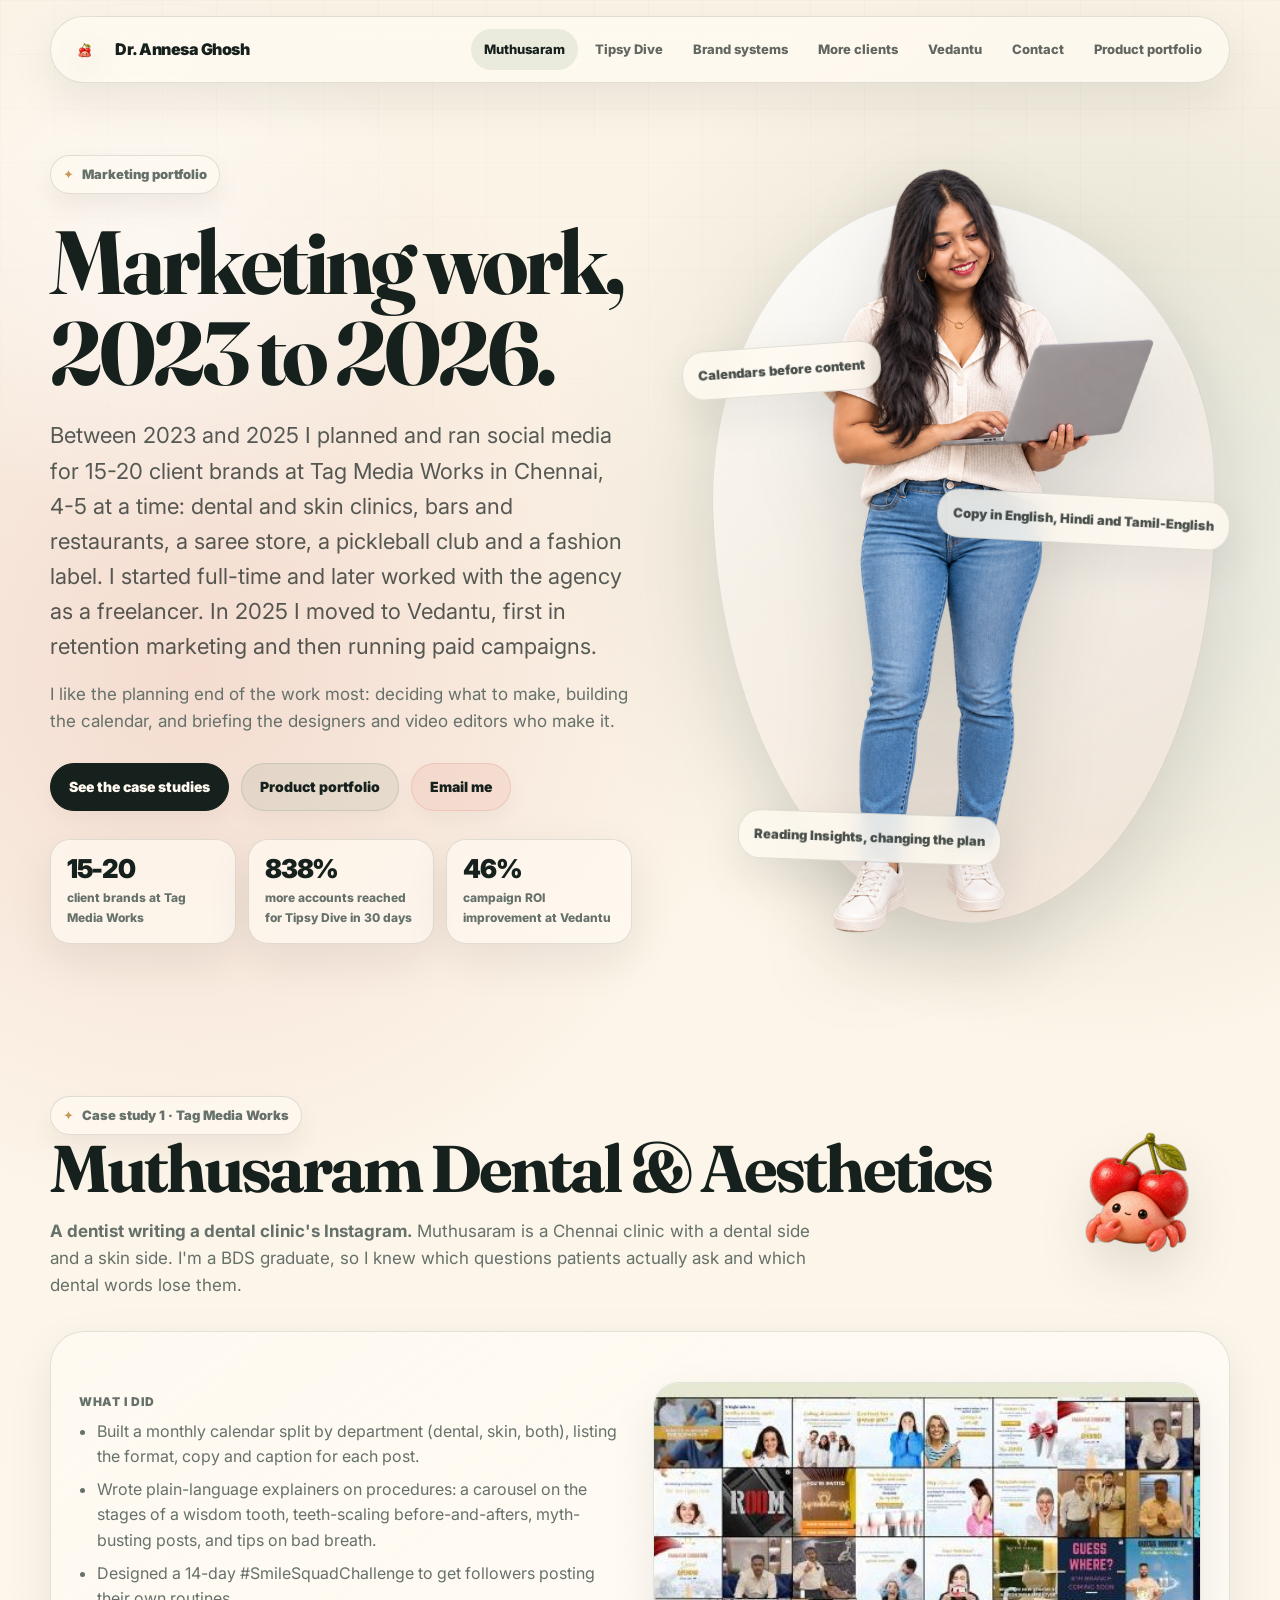
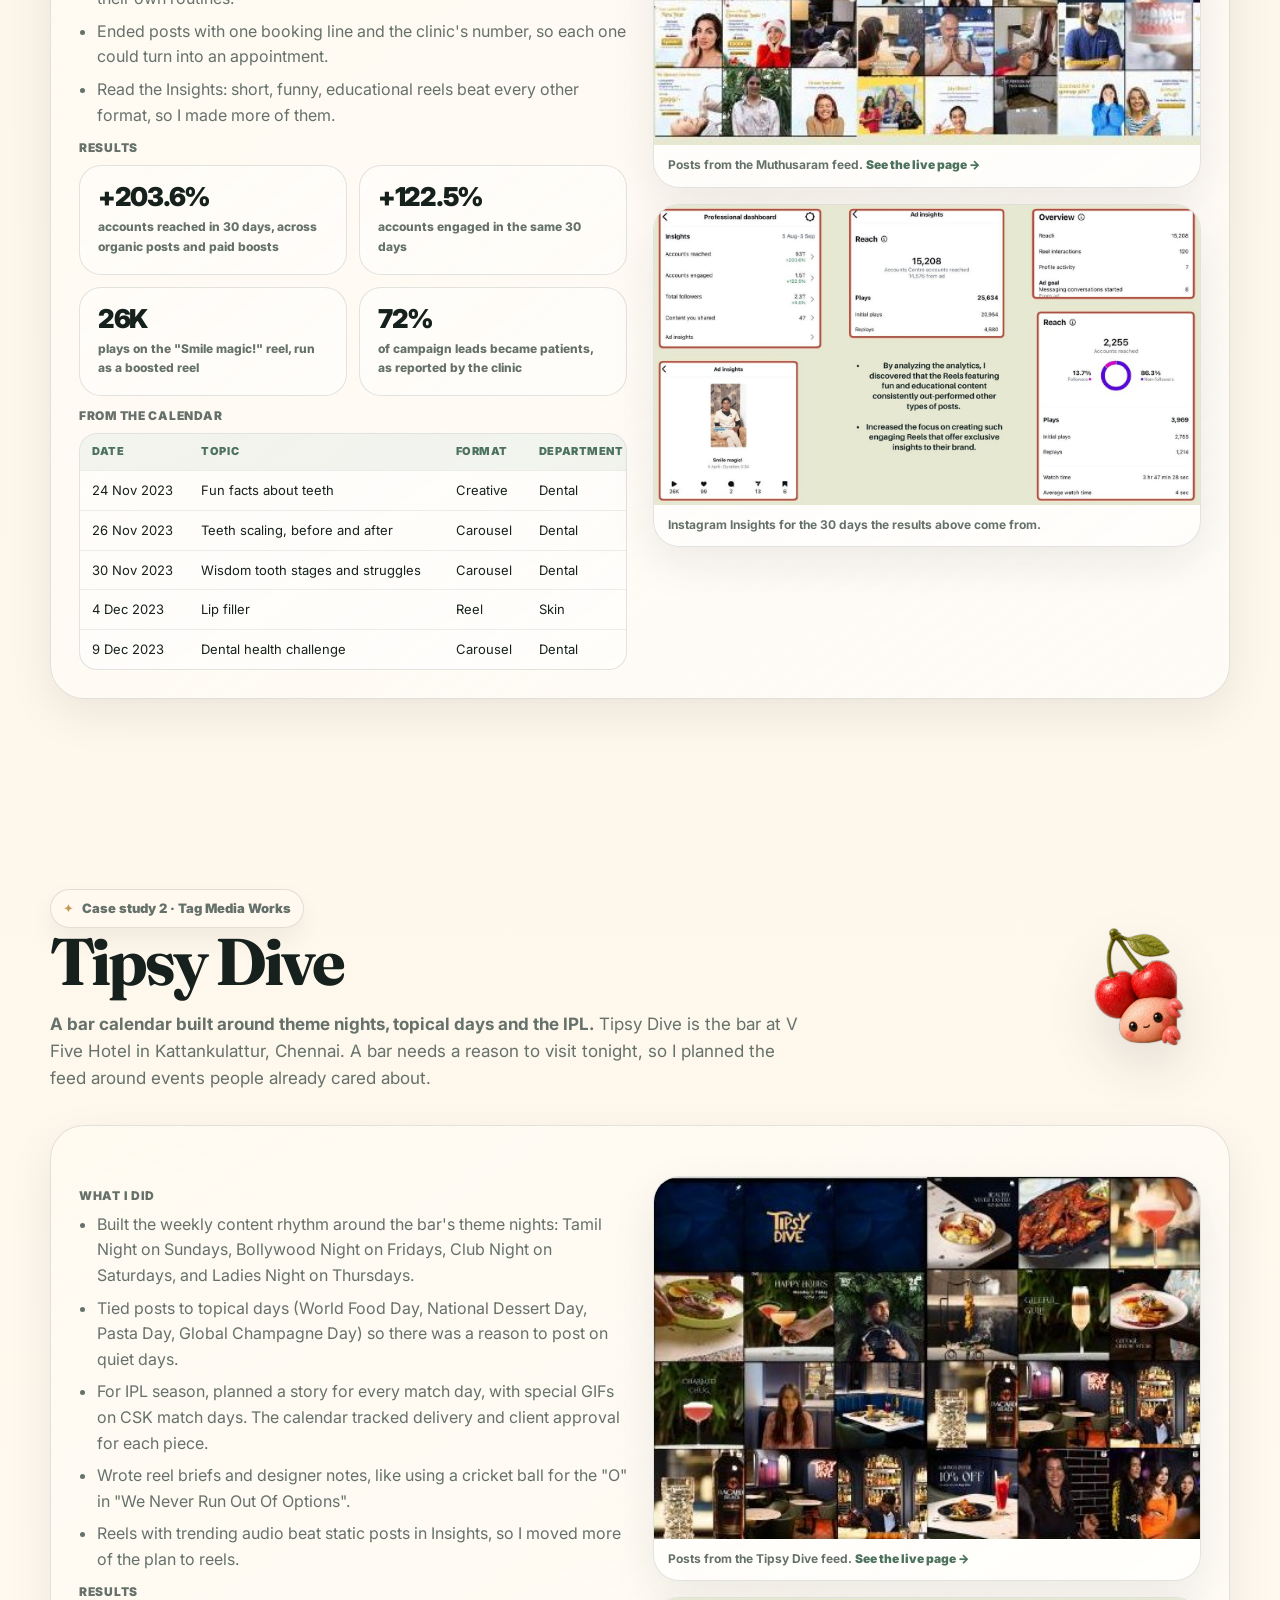
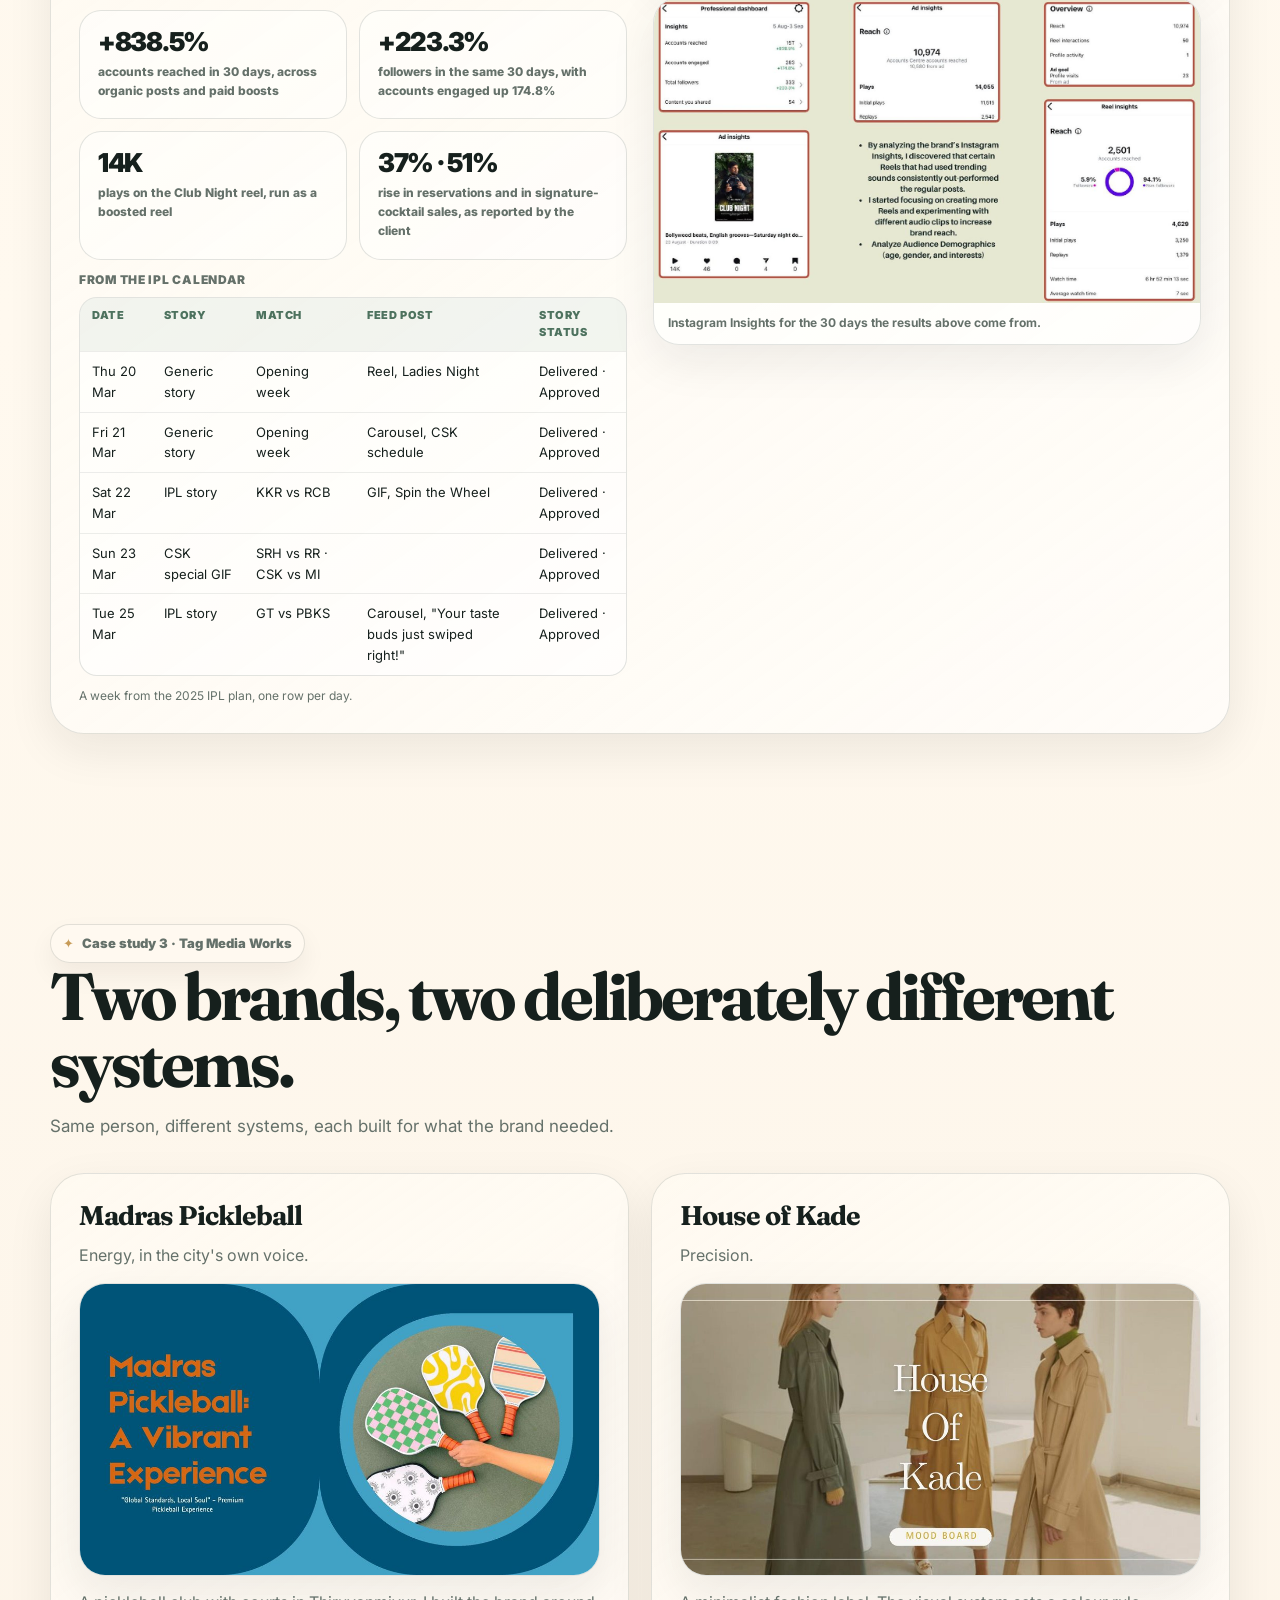
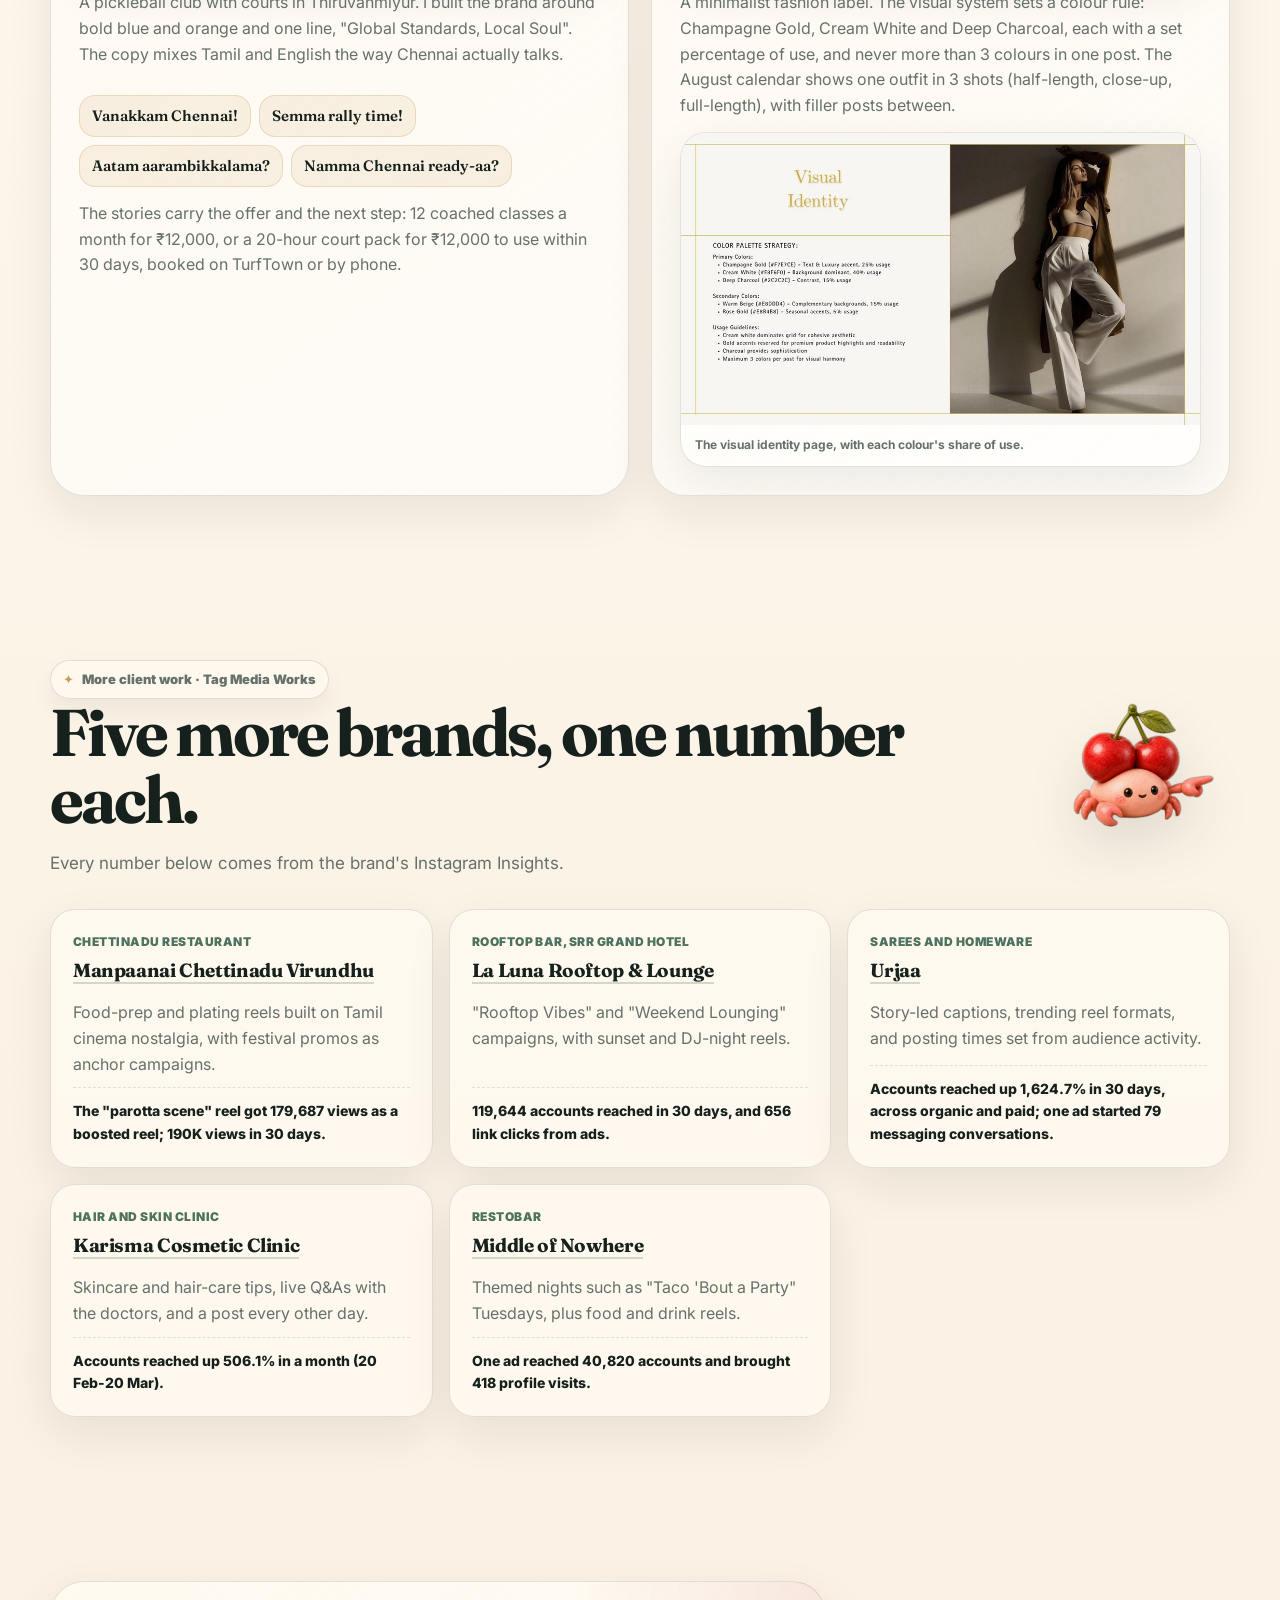
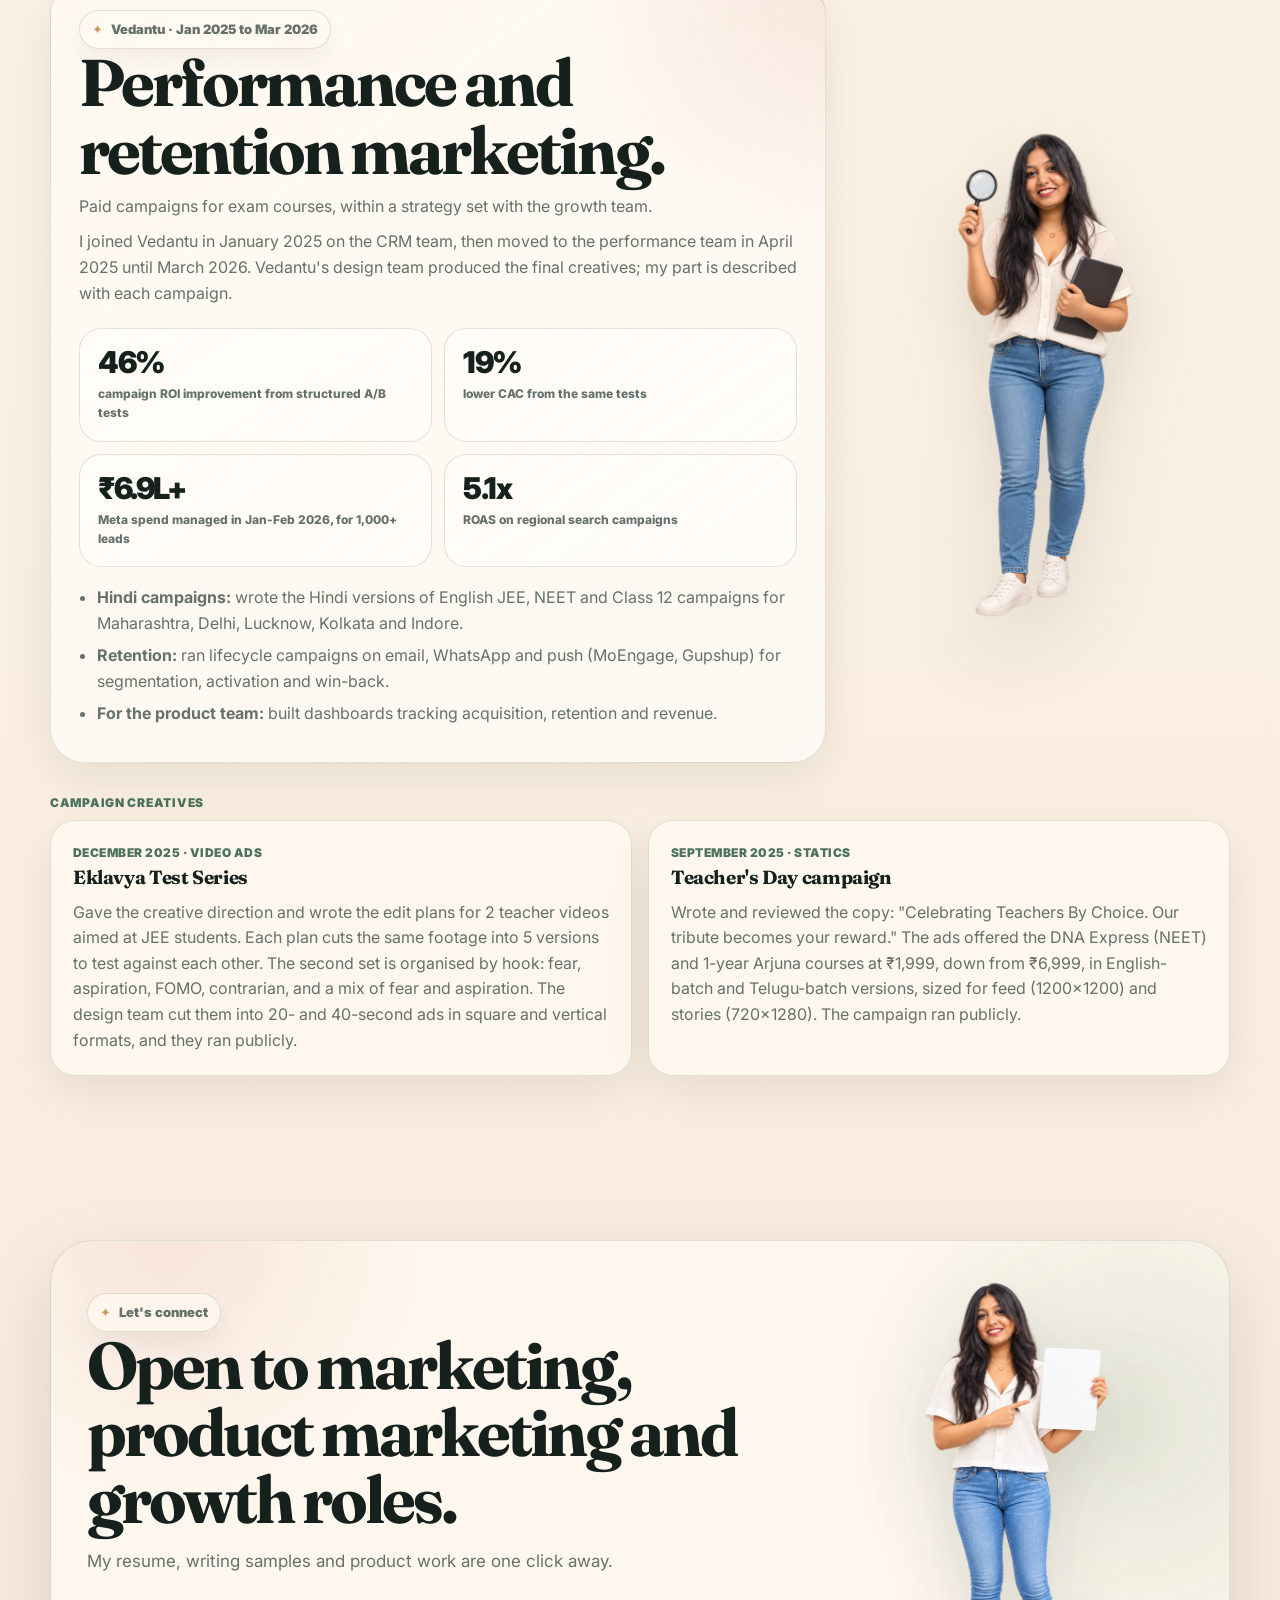
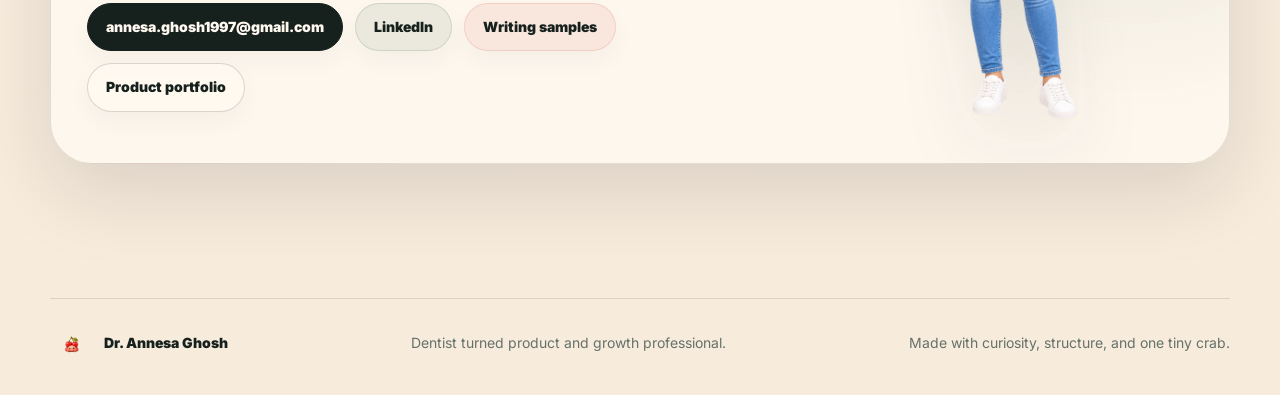
==== marketing.html @ 0722f093 "Add files via upload" ====
<!DOCTYPE html>
<html lang="en">
<head>
  <meta charset="UTF-8">
  <meta name="viewport" content="width=device-width, initial-scale=1.0">
  <title>Dr. Annesa Ghosh | Marketing Portfolio</title>
  <meta name="description" content="Marketing portfolio of Dr. Annesa Ghosh: social media for 15-20 client brands at Tag Media Works, and performance and retention marketing at Vedantu.">
  <meta property="og:title" content="Dr. Annesa Ghosh | Marketing Portfolio">
  <meta property="og:description" content="Content calendars, brand systems and paid campaigns for clinics, restobars, retail and fashion brands, plus performance marketing at Vedantu.">
  <meta property="og:type" content="website">
  <link rel="icon" type="image/png" href="assets/favicon-32.png">
  <link rel="apple-touch-icon" href="assets/favicon-180.png">

  <link rel="preconnect" href="https://fonts.googleapis.com/">
  <link rel="preconnect" href="https://fonts.gstatic.com/" crossorigin="">
  <link href="https://fonts.googleapis.com/css2?family=Fraunces:opsz,wght@9..144,400;9..144,600;9..144,700;9..144,900&family=Inter:wght@400;500;600;700;800;900&display=swap" rel="stylesheet">

  <link rel="stylesheet" href="styles.css">
</head>
<body>
  <nav class="nav">
    <a href="index.html" class="brand" aria-label="Go to the product portfolio">
      <img src="assets/footer-cherryclonk.png" alt="" aria-hidden="true">
      <span>Dr. Annesa Ghosh</span>
    </a>

    <div class="nav-links" aria-label="Marketing portfolio navigation">
      <a href="#muthusaram">Muthusaram</a>
      <a href="#tipsy-dive">Tipsy Dive</a>
      <a href="#brand-systems">Brand systems</a>
      <a href="#more-clients">More clients</a>
      <a href="#vedantu">Vedantu</a>
      <a href="#contact">Contact</a>
      <a href="index.html">Product portfolio</a>
    </div>

    <a class="btn primary mobile-contact" href="#contact">Contact</a>
  </nav>

  <main id="top">
    <section class="hero">
      <div class="container hero-grid">
        <div class="hero-copy">
          <div class="eyebrow"><span class="spark">✦</span> Marketing portfolio</div>
          <h1>Marketing work, 2023 to 2026.</h1>
          <p class="lead">
            Between 2023 and 2025 I planned and ran social media for 15-20 client brands at Tag Media Works in Chennai, 4-5 at a time: dental and skin clinics, bars and restaurants, a saree store, a pickleball club and a fashion label. I started full-time and later worked with the agency as a freelancer. In 2025 I moved to Vedantu, first in retention marketing and then running paid campaigns.
          </p>
          <p class="section-copy">
            I like the planning end of the work most: deciding what to make, building the calendar, and briefing the designers and video editors who make it.
          </p>

          <div class="hero-actions">
            <a class="btn primary" href="#muthusaram">See the case studies</a>
            <a class="btn soft" href="index.html">Product portfolio</a>
            <a class="btn rose" href="mailto:annesa.ghosh1997@gmail.com">Email me</a>
          </div>

          <div class="hero-stats" aria-label="Marketing snapshot">
            <div class="stat"><strong>15-20</strong><span>client brands at Tag Media Works</span></div>
            <div class="stat"><strong>838%</strong><span>more accounts reached for Tipsy Dive in 30 days</span></div>
            <div class="stat"><strong>46%</strong><span>campaign ROI improvement at Vedantu</span></div>
          </div>
        </div>

        <div class="hero-stage">
          <div class="hero-orb" aria-hidden="true"></div>
          <img class="hero-avatar" src="assets/laptop-avatar.png" alt="3D avatar of Dr. Annesa Ghosh working on a laptop">
          <div class="hero-bubble one">Calendars before content</div>
          <div class="hero-bubble two">Copy in English, Hindi and Tamil-English</div>
          <div class="hero-bubble three">Reading Insights, changing the plan</div>
        </div>
      </div>
    </section>

    <!-- Case study 1 -->
    <section class="section" id="muthusaram">
      <div class="container">
        <div class="section-head">
          <div>
            <div class="eyebrow"><span class="spark">✦</span> Case study 1 · Tag Media Works</div>
            <h2>Muthusaram Dental &amp; Aesthetics</h2>
            <p class="section-copy"><strong>A dentist writing a dental clinic's Instagram.</strong> Muthusaram is a Chennai clinic with a dental side and a skin side. I'm a BDS graduate, so I knew which questions patients actually ask and which dental words lose them.</p>
          </div>
          <img class="section-visual small" src="assets/thinking-cherryclonk.png" alt="CherryClonk thinking">
        </div>

        <article class="panel mk-case">
          <div class="mk-split">
            <div>
              <p class="mk-label">What I did</p>
              <ul class="mk-list">
                <li>Built a monthly calendar split by department (dental, skin, both), listing the format, copy and caption for each post.</li>
                <li>Wrote plain-language explainers on procedures: a carousel on the stages of a wisdom tooth, teeth-scaling before-and-afters, myth-busting posts, and tips on bad breath.</li>
                <li>Designed a 14-day #SmileSquadChallenge to get followers posting their own routines.</li>
                <li>Ended posts with one booking line and the clinic's number, so each one could turn into an appointment.</li>
                <li>Read the Insights: short, funny, educational reels beat every other format, so I made more of them.</li>
              </ul>

              <p class="mk-label">Results</p>
              <div class="metrics mk-metrics">
                <div class="metric"><strong>+203.6%</strong><span>accounts reached in 30 days, across organic posts and paid boosts</span></div>
                <div class="metric"><strong>+122.5%</strong><span>accounts engaged in the same 30 days</span></div>
                <div class="metric"><strong>26K</strong><span>plays on the "Smile magic!" reel, run as a boosted reel</span></div>
                <div class="metric"><strong>72%</strong><span>of campaign leads became patients, as reported by the clinic</span></div>
              </div>

              <p class="mk-label">From the calendar</p>
              <div class="cal-wrap">
                <table class="cal-table">
                  <thead><tr><th>Date</th><th>Topic</th><th>Format</th><th>Department</th></tr></thead>
                  <tbody>
                    <tr><td>24 Nov 2023</td><td>Fun facts about teeth</td><td>Creative</td><td>Dental</td></tr>
                    <tr><td>26 Nov 2023</td><td>Teeth scaling, before and after</td><td>Carousel</td><td>Dental</td></tr>
                    <tr><td>30 Nov 2023</td><td>Wisdom tooth stages and struggles</td><td>Carousel</td><td>Dental</td></tr>
                    <tr><td>4 Dec 2023</td><td>Lip filler</td><td>Reel</td><td>Skin</td></tr>
                    <tr><td>9 Dec 2023</td><td>Dental health challenge</td><td>Carousel</td><td>Dental</td></tr>
                  </tbody>
                </table>
              </div>
            </div>

            <div class="shot-stack">
              <figure class="shot">
                <img src="assets/marketing/muthusaram-feed.jpg" alt="Grid of Muthusaram Dental and Aesthetics Instagram posts" loading="lazy">
                <figcaption>Posts from the Muthusaram feed. <a class="text-link" href="https://www.instagram.com/muthusaram/" target="_blank" rel="noopener">See the live page →</a></figcaption>
              </figure>
              <figure class="shot">
                <img src="assets/marketing/muthusaram-insights.jpg" alt="Instagram Insights screenshots for Muthusaram: accounts reached up 203.6 percent, accounts engaged up 122.5 percent" loading="lazy">
                <figcaption>Instagram Insights for the 30 days the results above come from.</figcaption>
              </figure>
            </div>
          </div>
        </article>
      </div>
    </section>

    <!-- Case study 2 -->
    <section class="section" id="tipsy-dive">
      <div class="container">
        <div class="section-head">
          <div>
            <div class="eyebrow"><span class="spark">✦</span> Case study 2 · Tag Media Works</div>
            <h2>Tipsy Dive</h2>
            <p class="section-copy"><strong>A bar calendar built around theme nights, topical days and the IPL.</strong> Tipsy Dive is the bar at V Five Hotel in Kattankulattur, Chennai. A bar needs a reason to visit tonight, so I planned the feed around events people already cared about.</p>
          </div>
          <img class="section-visual small" src="assets/peeking-cherryclonk.png" alt="CherryClonk peeking">
        </div>

        <article class="panel mk-case">
          <div class="mk-split">
            <div>
              <p class="mk-label">What I did</p>
              <ul class="mk-list">
                <li>Built the weekly content rhythm around the bar's theme nights: Tamil Night on Sundays, Bollywood Night on Fridays, Club Night on Saturdays, and Ladies Night on Thursdays.</li>
                <li>Tied posts to topical days (World Food Day, National Dessert Day, Pasta Day, Global Champagne Day) so there was a reason to post on quiet days.</li>
                <li>For IPL season, planned a story for every match day, with special GIFs on CSK match days. The calendar tracked delivery and client approval for each piece.</li>
                <li>Wrote reel briefs and designer notes, like using a cricket ball for the "O" in "We Never Run Out Of Options".</li>
                <li>Reels with trending audio beat static posts in Insights, so I moved more of the plan to reels.</li>
              </ul>

              <p class="mk-label">Results</p>
              <div class="metrics mk-metrics">
                <div class="metric"><strong>+838.5%</strong><span>accounts reached in 30 days, across organic posts and paid boosts</span></div>
                <div class="metric"><strong>+223.3%</strong><span>followers in the same 30 days, with accounts engaged up 174.8%</span></div>
                <div class="metric"><strong>14K</strong><span>plays on the Club Night reel, run as a boosted reel</span></div>
                <div class="metric"><strong>37% · 51%</strong><span>rise in reservations and in signature-cocktail sales, as reported by the client</span></div>
              </div>

              <p class="mk-label">From the IPL calendar</p>
              <div class="cal-wrap">
                <table class="cal-table">
                  <thead><tr><th>Date</th><th>Story</th><th>Match</th><th>Feed post</th><th>Story status</th></tr></thead>
                  <tbody>
                    <tr><td>Thu 20 Mar</td><td>Generic story</td><td>Opening week</td><td>Reel, Ladies Night</td><td>Delivered · Approved</td></tr>
                    <tr><td>Fri 21 Mar</td><td>Generic story</td><td>Opening week</td><td>Carousel, CSK schedule</td><td>Delivered · Approved</td></tr>
                    <tr><td>Sat 22 Mar</td><td>IPL story</td><td>KKR vs RCB</td><td>GIF, Spin the Wheel</td><td>Delivered · Approved</td></tr>
                    <tr><td>Sun 23 Mar</td><td>CSK special GIF</td><td>SRH vs RR · CSK vs MI</td><td></td><td>Delivered · Approved</td></tr>
                    <tr><td>Tue 25 Mar</td><td>IPL story</td><td>GT vs PBKS</td><td>Carousel, "Your taste buds just swiped right!"</td><td>Delivered · Approved</td></tr>
                  </tbody>
                </table>
              </div>
              <p class="cal-note">A week from the 2025 IPL plan, one row per day.</p>
            </div>

            <div class="shot-stack">
              <figure class="shot">
                <img src="assets/marketing/tipsy-feed.jpg" alt="Grid of Tipsy Dive Instagram posts" loading="lazy">
                <figcaption>Posts from the Tipsy Dive feed. <a class="text-link" href="https://www.instagram.com/tipsydive" target="_blank" rel="noopener">See the live page →</a></figcaption>
              </figure>
              <figure class="shot">
                <img src="assets/marketing/tipsy-insights.jpg" alt="Instagram Insights screenshots for Tipsy Dive: accounts reached up 838.5 percent, followers up 223.3 percent" loading="lazy">
                <figcaption>Instagram Insights for the 30 days the results above come from.</figcaption>
              </figure>
            </div>
          </div>
        </article>
      </div>
    </section>

    <!-- Case study 3 -->
    <section class="section" id="brand-systems">
      <div class="container">
        <div class="section-head">
          <div>
            <div class="eyebrow"><span class="spark">✦</span> Case study 3 · Tag Media Works</div>
            <h2>Two brands, two deliberately different systems.</h2>
            <p class="section-copy">Same person, different systems, each built for what the brand needed.</p>
          </div>
        </div>

        <div class="brand-pair">
          <article class="panel">
            <h3>Madras Pickleball</h3>
            <p class="case-sub">Energy, in the city's own voice.</p>
            <figure class="shot">
              <img src="assets/marketing/madras-pickleball-cover.jpg" alt="Madras Pickleball mood board cover in blue and orange: Global Standards, Local Soul" loading="lazy">
            </figure>
            <p>A pickleball club with courts in Thiruvanmiyur. I built the brand around bold blue and orange and one line, "Global Standards, Local Soul". The copy mixes Tamil and English the way Chennai actually talks.</p>
            <div class="quote-row" aria-label="Lines from the Madras Pickleball calendar">
              <span>Vanakkam Chennai!</span>
              <span>Semma rally time!</span>
              <span>Aatam aarambikkalama?</span>
              <span>Namma Chennai ready-aa?</span>
            </div>
            <p>The stories carry the offer and the next step: 12 coached classes a month for ₹12,000, or a 20-hour court pack for ₹12,000 to use within 30 days, booked on TurfTown or by phone.</p>
          </article>

          <article class="panel">
            <h3>House of Kade</h3>
            <p class="case-sub">Precision.</p>
            <figure class="shot">
              <img src="assets/marketing/house-of-kade-cover.jpg" alt="House of Kade mood board cover" loading="lazy">
            </figure>
            <p>A minimalist fashion label. The visual system sets a colour rule: Champagne Gold, Cream White and Deep Charcoal, each with a set percentage of use, and never more than 3 colours in one post. The August calendar shows one outfit in 3 shots (half-length, close-up, full-length), with filler posts between.</p>
            <figure class="shot">
              <img src="assets/marketing/house-of-kade-identity.jpg" alt="House of Kade visual identity page listing the colour palette and usage rules" loading="lazy">
              <figcaption>The visual identity page, with each colour's share of use.</figcaption>
            </figure>
          </article>
        </div>
      </div>
    </section>

    <!-- More clients -->
    <section class="section" id="more-clients">
      <div class="container">
        <div class="section-head">
          <div>
            <div class="eyebrow"><span class="spark">✦</span> More client work · Tag Media Works</div>
            <h2>Five more brands, one number each.</h2>
            <p class="section-copy">Every number below comes from the brand's Instagram Insights.</p>
          </div>
          <img class="section-visual small" src="assets/pointing-cherryclonk.png" alt="CherryClonk pointing">
        </div>

        <div class="client-grid">
          <article class="cap-card">
            <span class="client-type">Chettinadu restaurant</span>
            <h4><a href="https://www.instagram.com/manpaanai_chettinadu.virundhu/" target="_blank" rel="noopener">Manpaanai Chettinadu Virundhu</a></h4>
            <p>Food-prep and plating reels built on Tamil cinema nostalgia, with festival promos as anchor campaigns.</p>
            <p class="client-num">The "parotta scene" reel got 179,687 views as a boosted reel; 190K views in 30 days.</p>
          </article>
          <article class="cap-card">
            <span class="client-type">Rooftop bar, SRR Grand Hotel</span>
            <h4><a href="https://www.instagram.com/laluna_rooftop_lounge/" target="_blank" rel="noopener">La Luna Rooftop &amp; Lounge</a></h4>
            <p>"Rooftop Vibes" and "Weekend Lounging" campaigns, with sunset and DJ-night reels.</p>
            <p class="client-num">119,644 accounts reached in 30 days, and 656 link clicks from ads.</p>
          </article>
          <article class="cap-card">
            <span class="client-type">Sarees and homeware</span>
            <h4><a href="https://www.instagram.com/urjaastore" target="_blank" rel="noopener">Urjaa</a></h4>
            <p>Story-led captions, trending reel formats, and posting times set from audience activity.</p>
            <p class="client-num">Accounts reached up 1,624.7% in 30 days, across organic and paid; one ad started 79 messaging conversations.</p>
          </article>
          <article class="cap-card">
            <span class="client-type">Hair and skin clinic</span>
            <h4><a href="https://www.instagram.com/karismacosmeticclinic" target="_blank" rel="noopener">Karisma Cosmetic Clinic</a></h4>
            <p>Skincare and hair-care tips, live Q&amp;As with the doctors, and a post every other day.</p>
            <p class="client-num">Accounts reached up 506.1% in a month (20 Feb-20 Mar).</p>
          </article>
          <article class="cap-card">
            <span class="client-type">Restobar</span>
            <h4><a href="https://www.instagram.com/nowhereinchennai/" target="_blank" rel="noopener">Middle of Nowhere</a></h4>
            <p>Themed nights such as "Taco 'Bout a Party" Tuesdays, plus food and drink reels.</p>
            <p class="client-num">One ad reached 40,820 accounts and brought 418 profile visits.</p>
          </article>
        </div>
      </div>
    </section>

    <!-- Vedantu -->
    <section class="section" id="vedantu">
      <div class="container">
        <div class="growth-grid">
          <div class="panel highlight">
            <div class="eyebrow"><span class="spark">✦</span> Vedantu · Jan 2025 to Mar 2026</div>
            <h2>Performance and retention marketing.</h2>
            <p class="case-sub">Paid campaigns for exam courses, within a strategy set with the growth team.</p>
            <p>I joined Vedantu in January 2025 on the CRM team, then moved to the performance team in April 2025 until March 2026. Vedantu's design team produced the final creatives; my part is described with each campaign.</p>

            <div class="metrics">
              <div class="metric"><strong>46%</strong><span>campaign ROI improvement from structured A/B tests</span></div>
              <div class="metric"><strong>19%</strong><span>lower CAC from the same tests</span></div>
              <div class="metric"><strong>₹6.9L+</strong><span>Meta spend managed in Jan-Feb 2026, for 1,000+ leads</span></div>
              <div class="metric"><strong>5.1x</strong><span>ROAS on regional search campaigns</span></div>
            </div>

            <ul class="mk-list" style="margin-top:18px">
              <li><strong>Hindi campaigns:</strong> wrote the Hindi versions of English JEE, NEET and Class 12 campaigns for Maharashtra, Delhi, Lucknow, Kolkata and Indore.</li>
              <li><strong>Retention:</strong> ran lifecycle campaigns on email, WhatsApp and push (MoEngage, Gupshup) for segmentation, activation and win-back.</li>
              <li><strong>For the product team:</strong> built dashboards tracking acquisition, retention and revenue.</li>
            </ul>
          </div>
          <img class="research-figure" src="assets/research-avatar.png" alt="Annesa avatar holding a magnifying glass and tablet">
        </div>

        <p class="mk-label" style="margin-top:30px">Campaign creatives</p>
        <div class="creative-grid">
          <article class="cap-card">
            <span class="client-type">December 2025 · Video ads</span>
            <h4>Eklavya Test Series</h4>
            <p>Gave the creative direction and wrote the edit plans for 2 teacher videos aimed at JEE students. Each plan cuts the same footage into 5 versions to test against each other. The second set is organised by hook: fear, aspiration, FOMO, contrarian, and a mix of fear and aspiration. The design team cut them into 20- and 40-second ads in square and vertical formats, and they ran publicly.</p>
          </article>
          <article class="cap-card">
            <span class="client-type">September 2025 · Statics</span>
            <h4>Teacher's Day campaign</h4>
            <p>Wrote and reviewed the copy: "Celebrating Teachers By Choice. Our tribute becomes your reward." The ads offered the DNA Express (NEET) and 1-year Arjuna courses at ₹1,999, down from ₹6,999, in English-batch and Telugu-batch versions, sized for feed (1200x1200) and stories (720x1280). The campaign ran publicly.</p>
          </article>
        </div>

        <div class="vedantu-shots">
          <figure class="shot">
            <img src="assets/marketing/vedantu-teachers-day-feed.png" alt="Vedantu Teacher's Day feed ad: Celebrating Teachers By Choice">
            <figcaption>Teacher's Day feed ad, English batch.</figcaption>
          </figure>
          <figure class="shot">
            <img src="assets/marketing/vedantu-teachers-day-story.png" alt="Vedantu Teacher's Day story ad, Telugu batch">
            <figcaption>Story ad, Telugu batch.</figcaption>
          </figure>
        </div>
      </div>
    </section>

    <!-- Contact -->
    <section class="section" id="contact">
      <div class="container">
        <div class="resume-band">
          <div>
            <div class="eyebrow"><span class="spark">✦</span> Let's connect</div>
            <h2>Open to marketing, product marketing and growth roles.</h2>
            <p>My resume, writing samples and product work are one click away.</p>
            <div class="hero-actions">
              <a class="btn primary" href="mailto:annesa.ghosh1997@gmail.com">annesa.ghosh1997@gmail.com</a>
              <a class="btn soft" href="https://linkedin.com/in/dr-annesa-ghosh-05b934147" target="_blank" rel="noopener">LinkedIn</a>
              <a class="btn rose" href="https://acrobat.adobe.com/id/urn:aaid:sc:AP:e04ee00a-6ac4-4de6-a29b-1f21b45ff647" target="_blank" rel="noopener">Writing samples</a>
              <a class="btn" href="index.html">Product portfolio</a>
            </div>
          </div>
          <img class="resume-img" src="assets/resume-contact-avatar.png" alt="Annesa avatar holding a blank resume sheet">
        </div>
      </div>
    </section>
  </main>

  <footer class="footer">
    <div class="container footer-inner">
      <div class="footer-brand">
        <img src="assets/footer-cherryclonk.png" alt="" aria-hidden="true">
        <span>Dr. Annesa Ghosh</span>
      </div>
      <div>Dentist turned product and growth professional.</div>
      <div>Made with curiosity, structure, and one tiny crab.</div>
    </div>
  </footer>

  <script src="script.js"></script>
  <script>
    // Hide the Teacher's Day images until the files are added to assets/marketing/
    document.querySelectorAll('.vedantu-shots img').forEach(img => {
      const drop = () => {
        img.closest('figure')?.remove();
        const box = document.querySelector('.vedantu-shots');
        if (box && !box.querySelector('figure')) box.remove();
      };
      if (img.complete && img.naturalWidth === 0) drop();
      else img.addEventListener('error', drop);
    });
  </script>
</body>
</html>
---- styles.css ----
:root {
  --cream: #fbf3e6;
  --cream-2: #fff9ef;
  --cream-3: #f3e7d7;
  --ink: #16201d;
  --muted: #65716a;
  --soft: rgba(255, 250, 241, 0.72);
  --card: rgba(255, 250, 241, 0.86);
  --line: rgba(22, 32, 29, 0.12);
  --line-2: rgba(22, 32, 29, 0.08);
  --sage: #7f9b7f;
  --sage-deep: #4d725e;
  --rose: #d98d82;
  --rose-soft: #f4c8be;
  --gold: #c79b57;
  --blue: #6f8faa;
  --berry: #b94f55;
  --shadow: 0 28px 80px rgba(27, 25, 21, 0.13);
  --shadow-soft: 0 16px 46px rgba(27, 25, 21, 0.08);
  --radius-xl: 34px;
  --radius-lg: 26px;
  --radius-md: 18px;
  --max: 1180px;
}

* { box-sizing: border-box; }
html { scroll-behavior: smooth; }
body {
  margin: 0;
  color: var(--ink);
  font-family: "Inter", system-ui, -apple-system, BlinkMacSystemFont, "Segoe UI", sans-serif;
  background:
    radial-gradient(circle at 15% 8%, rgba(217, 141, 130, 0.24), transparent 34rem),
    radial-gradient(circle at 85% 6%, rgba(127, 155, 127, 0.26), transparent 34rem),
    linear-gradient(180deg, var(--cream) 0%, var(--cream-2) 42%, #f7ebdc 100%);
  line-height: 1.6;
  overflow-x: hidden;
}

body::before {
  content: "";
  position: fixed;
  inset: 0;
  z-index: -3;
  pointer-events: none;
  background-image:
    linear-gradient(rgba(22, 32, 29, 0.035) 1px, transparent 1px),
    linear-gradient(90deg, rgba(22, 32, 29, 0.035) 1px, transparent 1px);
  background-size: 54px 54px;
  mask-image: linear-gradient(to bottom, rgba(0,0,0,.5), transparent 68%);
}

body::after {
  content: "";
  position: fixed;
  inset: 0;
  z-index: -2;
  pointer-events: none;
  background:
    radial-gradient(circle at 12% 28%, rgba(255,255,255,0.55), transparent 18rem),
    radial-gradient(circle at 90% 60%, rgba(255,255,255,0.46), transparent 20rem);
}

img { display: block; max-width: 100%; }
a { color: inherit; text-decoration: none; }
button { font: inherit; }
.container { width: min(var(--max), calc(100% - 36px)); margin: 0 auto; }
.wide { width: min(1320px, calc(100% - 28px)); margin: 0 auto; }

.nav {
  position: sticky;
  top: 16px;
  z-index: 100;
  width: min(var(--max), calc(100% - 28px));
  margin: 16px auto 0;
  display: flex;
  justify-content: space-between;
  align-items: center;
  padding: 12px 14px;
  border: 1px solid var(--line);
  border-radius: 999px;
  background: rgba(255, 250, 241, 0.78);
  backdrop-filter: blur(18px);
  box-shadow: var(--shadow-soft);
}

.brand {
  display: flex;
  align-items: center;
  gap: 10px;
  font-weight: 900;
  letter-spacing: -0.03em;
}

.brand img {
  width: 40px;
  height: 40px;
  object-fit: contain;
  filter: drop-shadow(0 8px 14px rgba(27, 25, 21, 0.15));
}

.nav-links {
  display: flex;
  align-items: center;
  gap: 4px;
}

.nav-links a {
  padding: 10px 13px;
  border-radius: 999px;
  font-size: 13px;
  font-weight: 800;
  color: rgba(22, 32, 29, 0.68);
  transition: .18s ease;
}

.nav-links a:hover,
.nav-links a.active {
  color: var(--ink);
  background: rgba(127, 155, 127, 0.16);
}

.btn {
  display: inline-flex;
  align-items: center;
  justify-content: center;
  gap: 8px;
  min-height: 44px;
  padding: 12px 18px;
  border-radius: 999px;
  border: 1px solid rgba(22, 32, 29, 0.16);
  color: var(--ink);
  background: rgba(255,250,241,0.72);
  font-size: 14px;
  font-weight: 900;
  white-space: nowrap;
  transition: .22s ease;
  box-shadow: 0 10px 24px rgba(27, 25, 21, 0.04);
}

.btn:hover {
  transform: translateY(-2px);
  box-shadow: var(--shadow-soft);
}

.btn.primary {
  background: var(--ink);
  color: var(--cream-2);
  border-color: var(--ink);
}

.btn.soft {
  background: rgba(127, 155, 127, 0.15);
  border-color: rgba(127, 155, 127, 0.28);
}

.btn.rose {
  background: rgba(217, 141, 130, 0.15);
  border-color: rgba(217, 141, 130, 0.28);
}

.btn.tiny {
  min-height: 36px;
  padding: 9px 12px;
  font-size: 12px;
}

.eyebrow {
  display: inline-flex;
  align-items: center;
  gap: 8px;
  padding: 8px 12px;
  border-radius: 999px;
  border: 1px solid var(--line);
  background: rgba(255, 250, 241, 0.72);
  box-shadow: 0 12px 26px rgba(27, 25, 21, 0.06);
  color: var(--muted);
  font-size: 13px;
  font-weight: 900;
}

.spark { color: var(--gold); }

h1, h2, h3, h4 {
  margin: 0;
  color: var(--ink);
  font-family: "Fraunces", Georgia, serif;
  line-height: 1.02;
  letter-spacing: -0.045em;
}

h1 { font-size: clamp(48px, 7vw, 96px); margin: 22px 0 20px; }
h2 { font-size: clamp(36px, 5.2vw, 66px); }
h3 { font-size: 27px; letter-spacing: -0.036em; }
h4 { font-size: 19px; letter-spacing: -0.02em; }

p { margin: 0; }
.lead {
  max-width: 760px;
  font-size: clamp(18px, 2vw, 22px);
  color: rgba(22, 32, 29, 0.72);
}

.hero {
  padding: 72px 0 70px;
  position: relative;
}

.hero-grid {
  display: grid;
  grid-template-columns: minmax(0, 1.02fr) minmax(380px, .98fr);
  align-items: center;
  gap: 38px;
}

.hero-copy { position: relative; z-index: 2; }
.hero-actions { display: flex; gap: 12px; flex-wrap: wrap; margin-top: 28px; }

.hero-stats {
  display: grid;
  grid-template-columns: repeat(3, minmax(0,1fr));
  gap: 12px;
  margin-top: 28px;
  max-width: 760px;
}

.stat {
  padding: 16px;
  border: 1px solid var(--line);
  border-radius: 20px;
  background: rgba(255,250,241,0.7);
  box-shadow: var(--shadow-soft);
}

.stat strong {
  display: block;
  font-size: 26px;
  line-height: 1;
  font-weight: 900;
  letter-spacing: -0.05em;
}

.stat span {
  display: block;
  margin-top: 6px;
  color: var(--muted);
  font-size: 12px;
  font-weight: 800;
}

.hero-stage {
  position: relative;
  min-height: 650px;
  display: grid;
  place-items: center;
}

.hero-orb {
  position: absolute;
  inset: 5% 2% 2% 8%;
  background:
    radial-gradient(circle at 50% 12%, rgba(255,255,255,0.88), transparent 17rem),
    linear-gradient(145deg, rgba(255,255,255,0.62), rgba(244,200,190,0.22));
  border: 1px solid rgba(22, 32, 29, 0.10);
  border-radius: 46% 54% 52% 48% / 43% 39% 61% 57%;
  box-shadow: var(--shadow);
  transform: rotate(-3deg);
}

.hero-avatar {
  position: relative;
  z-index: 2;
  width: min(520px, 94%);
  filter: drop-shadow(0 28px 40px rgba(27,25,21,0.15));
}

.hero-bubble {
  position: absolute;
  z-index: 3;
  padding: 13px 15px;
  border-radius: 22px;
  border: 1px solid var(--line);
  background: rgba(255,250,241,0.82);
  backdrop-filter: blur(12px);
  box-shadow: var(--shadow-soft);
  font-size: 13px;
  font-weight: 900;
  color: rgba(22, 32, 29, 0.78);
}

.hero-bubble.one { left: 2%; top: 24%; transform: rotate(-4deg); }
.hero-bubble.two { right: 0; top: 43%; transform: rotate(3deg); }
.hero-bubble.three { left: 12%; bottom: 10%; transform: rotate(2deg); }

.section {
  padding: 82px 0;
  position: relative;
}

.section-head {
  display: grid;
  grid-template-columns: minmax(0, 1fr) auto;
  gap: 28px;
  align-items: end;
  margin-bottom: 32px;
}

.section-copy {
  max-width: 760px;
  color: var(--muted);
  font-size: 17px;
  margin-top: 16px;
}

.section-visual {
  width: min(260px, 24vw);
  pointer-events: none;
  align-self: center;
  justify-self: end;
  filter: drop-shadow(0 22px 26px rgba(27,25,21,0.12));
}

.section-visual.small { width: min(180px, 20vw); }
.section-visual.tall { width: min(330px, 28vw); }

.work-grid {
  display: grid;
  grid-template-columns: minmax(0, 1.05fr) minmax(0, .95fr);
  gap: 22px;
  align-items: stretch;
}

.panel {
  border: 1px solid var(--line);
  border-radius: var(--radius-xl);
  background:
    linear-gradient(145deg, rgba(255,250,241,0.9), rgba(255,255,255,0.58));
  box-shadow: var(--shadow-soft);
  padding: 28px;
  overflow: hidden;
  position: relative;
}

.panel.highlight {
  background:
    radial-gradient(circle at top right, rgba(217,141,130,0.18), transparent 16rem),
    linear-gradient(145deg, rgba(255,250,241,0.94), rgba(255,255,255,0.58));
}

.panel.featured-work {
  margin-bottom: 22px;
}

.panel p { color: var(--muted); margin-top: 10px; }

.confidentiality-note {
  margin-top: 22px;
  font-size: 13px;
  font-style: italic;
  color: rgba(22,32,29,0.5);
}

.timeline {
  display: grid;
  gap: 14px;
  margin-top: 22px;
}

.timeline-item {
  display: grid;
  grid-template-columns: 38px minmax(0, 1fr);
  gap: 12px;
  align-items: start;
}

.dot {
  width: 38px;
  height: 38px;
  border-radius: 14px;
  display: grid;
  place-items: center;
  background: rgba(199,155,87,0.14);
  color: var(--gold);
  border: 1px solid rgba(199,155,87,0.25);
  font-weight: 900;
}

.timeline-item strong { display: block; font-size: 15px; margin-bottom: 2px; }
.timeline-item span { display: block; color: var(--muted); font-size: 14px; }

.chip-row {
  display: flex;
  flex-wrap: wrap;
  gap: 9px;
  margin-top: 20px;
}

.chip {
  display: inline-flex;
  align-items: center;
  gap: 6px;
  border-radius: 999px;
  padding: 7px 10px;
  background: rgba(255,255,255,0.52);
  border: 1px solid var(--line);
  color: rgba(22,32,29,0.68);
  font-size: 11px;
  font-weight: 900;
  letter-spacing: .01em;
}

.progress-log {
  margin-top: 26px;
  padding-top: 20px;
  border-top: 1px dashed var(--line);
}

.progress-log h4 {
  margin-bottom: 4px;
}

.log-hint {
  color: var(--muted);
  font-size: 13px;
  margin-bottom: 6px;
}

.log-entry {
  display: flex;
  gap: 16px;
  align-items: baseline;
  padding: 10px 0;
  border-bottom: 1px solid var(--line-2);
}

.log-entry:last-child {
  border-bottom: none;
}

.log-date {
  flex: 0 0 100px;
  font-weight: 900;
  font-size: 12px;
  letter-spacing: 0.02em;
  color: var(--sage-deep);
  text-transform: uppercase;
}

.log-text {
  flex: 1;
  font-size: 15px;
  color: rgba(22,32,29,0.78);
  line-height: 1.5;
}

.case-intro {
  display: grid;
  grid-template-columns: minmax(0, 1fr) minmax(240px, 330px);
  gap: 24px;
  align-items: center;
  margin-bottom: 24px;
}

.case-intro-card {
  border: 1px solid var(--line);
  border-radius: var(--radius-xl);
  padding: 28px;
  background:
    radial-gradient(circle at 100% 0%, rgba(127,155,127,0.18), transparent 14rem),
    rgba(255,250,241,0.78);
  box-shadow: var(--shadow-soft);
}

.case-intro-card p { color: var(--muted); margin-top: 12px; }
.case-folder { width: min(290px, 100%); margin: 0 auto; filter: drop-shadow(0 24px 34px rgba(27,25,21,0.12)); }

.cards {
  display: grid;
  grid-template-columns: repeat(3, minmax(0,1fr));
  gap: 18px;
}

.case-card {
  position: relative;
  min-height: 306px;
  padding: 24px;
  border: 1px solid var(--line);
  border-radius: var(--radius-xl);
  background:
    linear-gradient(145deg, rgba(255,250,241,0.92), rgba(255,255,255,0.58));
  box-shadow: var(--shadow-soft);
  display: flex;
  flex-direction: column;
  justify-content: space-between;
  overflow: hidden;
  transition: .24s ease;
}

.case-card:hover {
  transform: translateY(-6px);
  box-shadow: var(--shadow);
  border-color: rgba(77,114,94,0.24);
}

.case-card.feature {
  min-height: 360px;
  grid-column: span 2;
  background:
    radial-gradient(circle at 94% 5%, rgba(199,155,87,0.19), transparent 15rem),
    linear-gradient(145deg, rgba(255,250,241,0.96), rgba(255,255,255,0.62));
}

.case-card .tiny-context {
  display: flex;
  gap: 8px;
  flex-wrap: wrap;
  margin-bottom: 18px;
  max-width: calc(100% - 54px);
}

.case-card:has(.tiny-crab.think) .tiny-context {
  padding-left: 78px;
}

.case-card:has(.tiny-crab.point) .tiny-context {
  max-width: calc(100% - 100px);
}

.context {
  display: inline-flex;
  align-items: center;
  padding: 6px 9px;
  border-radius: 999px;
  background: rgba(127,155,127,0.13);
  border: 1px solid rgba(127,155,127,0.22);
  color: rgba(22,32,29,0.66);
  font-size: 11px;
  font-weight: 900;
  letter-spacing: .02em;
  text-transform: uppercase;
}

.case-card p {
  color: var(--muted);
  margin-top: 12px;
}

.case-card footer {
  padding: 0;
  margin-top: 22px;
  display: flex;
  gap: 10px;
  flex-wrap: wrap;
  align-items: center;
  justify-content: space-between;
}

.case-card a.text-link {
  font-weight: 900;
  font-size: 13px;
  color: var(--sage-deep);
}

.case-ordinal {
  position: absolute;
  top: 22px;
  right: 22px;
  color: rgba(22,32,29,0.16);
  font-weight: 900;
  font-size: 30px;
  letter-spacing: -0.06em;
}

.tiny-crab {
  position: absolute;
  width: 96px;
  height: auto;
  pointer-events: none;
  filter: drop-shadow(0 12px 16px rgba(27,25,21,0.12));
  opacity: .98;
}

.tiny-crab.peek {
  right: -18px;
  top: -12px;
  width: 112px;
  transform: rotate(4deg);
}

.tiny-crab.point {
  right: -14px;
  top: -12px;
  width: 118px;
  transform: rotate(6deg);
}

.tiny-crab.think {
  left: -10px;
  top: -12px;
  width: 104px;
  transform: rotate(-6deg);
}

.capstone-wrap {
  display: grid;
  grid-template-columns: minmax(0, .86fr) minmax(0, 1.14fr);
  gap: 26px;
  align-items: start;
}

.thinking-avatar {
  position: sticky;
  top: 130px;
  width: min(420px, 100%);
  filter: drop-shadow(0 28px 36px rgba(27,25,21,0.13));
}

.capstone-grid {
  display: grid;
  grid-template-columns: repeat(2, minmax(0,1fr));
  gap: 16px;
}

.cap-card {
  border: 1px solid var(--line);
  border-radius: 25px;
  background: rgba(255,250,241,0.78);
  box-shadow: var(--shadow-soft);
  padding: 22px;
  min-height: 245px;
  display: flex;
  flex-direction: column;
  justify-content: space-between;
}

.cap-card p { color: var(--muted); margin-top: 10px; }

/* Tools & Skills section (new) — reuses cap-card look in a 3-col grid */
.skills-grid {
  display: grid;
  grid-template-columns: repeat(3, minmax(0,1fr));
  gap: 16px;
}

.skills-grid .cap-card { min-height: 200px; }

.growth-grid {
  display: grid;
  grid-template-columns: minmax(0, 1fr) minmax(280px, 380px);
  gap: 24px;
  align-items: center;
}

.metrics {
  display: grid;
  grid-template-columns: repeat(2, minmax(0,1fr));
  gap: 12px;
  margin-top: 22px;
}

.metric {
  border: 1px solid var(--line);
  border-radius: 22px;
  padding: 18px;
  background: rgba(255,255,255,0.45);
}

.metric strong {
  display: block;
  font-size: 30px;
  line-height: 1;
  letter-spacing: -0.05em;
  font-weight: 900;
  color: var(--ink);
}

.metric span {
  display: block;
  margin-top: 7px;
  color: var(--muted);
  font-size: 12px;
  font-weight: 800;
}

.research-figure {
  width: min(330px, 100%);
  justify-self: center;
  filter: drop-shadow(0 28px 36px rgba(27,25,21,0.13));
}

.resume-band {
  display: grid;
  grid-template-columns: minmax(0,1fr) minmax(260px,380px);
  gap: 30px;
  align-items: center;
  border: 1px solid var(--line);
  border-radius: 42px;
  padding: 36px;
  background:
    radial-gradient(circle at 10% 0%, rgba(217,141,130,0.18), transparent 16rem),
    radial-gradient(circle at 92% 35%, rgba(127,155,127,0.20), transparent 18rem),
    rgba(255,250,241,0.84);
  box-shadow: var(--shadow);
  overflow: hidden;
  position: relative;
}

.resume-band p {
  max-width: 680px;
  margin-top: 14px;
  color: var(--muted);
  font-size: 17px;
}

.resume-img {
  width: min(300px, 100%);
  justify-self: center;
  filter: drop-shadow(0 26px 34px rgba(27,25,21,0.13));
}

.video-frame {
  position: relative;
  width: 100%;
  aspect-ratio: 16 / 9;
  border: 1px solid var(--line);
  border-radius: var(--radius-xl);
  background:
    radial-gradient(circle at 15% 10%, rgba(217,141,130,0.14), transparent 16rem),
    radial-gradient(circle at 90% 90%, rgba(127,155,127,0.16), transparent 18rem),
    #16201d;
  box-shadow: var(--shadow);
  overflow: hidden;
}

.video-frame video {
  width: 100%;
  height: 100%;
  display: block;
  object-fit: cover;
  background: #16201d;
}

@media (max-width: 620px) {
  .video-frame { border-radius: var(--radius-lg); }
}

.footer {
  padding: 52px 0 30px;
}

.footer-inner {
  border-top: 1px solid var(--line);
  padding-top: 22px;
  display: flex;
  justify-content: space-between;
  gap: 22px;
  align-items: center;
  color: var(--muted);
  font-size: 14px;
}

.footer-brand {
  display: flex;
  align-items: center;
  gap: 10px;
  font-weight: 900;
  color: var(--ink);
}

.footer-brand img {
  width: 44px;
  height: 44px;
  object-fit: contain;
}

.mobile-contact { display: none; }

@media (max-width: 980px) {
  .nav { align-items: flex-start; border-radius: 28px; }
  .nav-links { display: none; }
  .mobile-contact { display: inline-flex; }
  .hero-grid,
  .work-grid,
  .case-intro,
  .capstone-wrap,
  .growth-grid,
  .resume-band {
    grid-template-columns: 1fr;
  }

  .hero-stage { min-height: auto; margin-top: 22px; }
  .hero-orb { inset: 8% 2% 2%; }
  .hero-avatar { width: min(470px, 96%); }

  .section-head { grid-template-columns: 1fr; }
  .section-visual { justify-self: start; width: min(220px, 60vw); }

  .cards,
  .capstone-grid,
  .skills-grid {
    grid-template-columns: 1fr;
  }

  .case-card.feature { grid-column: span 1; }
  .thinking-avatar { position: static; width: min(360px, 100%); margin: 0 auto; }
  .footer-inner { flex-direction: column; align-items: flex-start; }
}

@media (max-width: 620px) {
  .container { width: min(100% - 24px, var(--max)); }
  .hero { padding-top: 52px; }
  h1 { font-size: 43px; }
  h2 { font-size: 36px; }
  .lead { font-size: 17px; }
  .hero-stats,
  .metrics { grid-template-columns: 1fr; }
  .hero-actions .btn { width: 100%; }
  .hero-bubble { display: none; }
  .panel,
  .case-card,
  .resume-band { padding: 22px; }
  .tiny-crab { opacity: .86; }
  .nav { top: 10px; margin-top: 10px; }
  .log-entry { flex-direction: column; gap: 4px; }
  .log-date { flex: none; }
}

/* ---------- Marketing page (marketing.html) ---------- */
.mk-case { margin-bottom: 26px; }
.mk-case .case-sub { margin-top: 8px; font-weight: 800; color: rgba(22,32,29,0.78); }
.mk-split {
  display: grid;
  grid-template-columns: minmax(0, 1fr) minmax(0, 1fr);
  gap: 26px;
  margin-top: 22px;
  align-items: start;
}
.mk-label {
  margin: 22px 0 6px;
  font-size: 12px;
  font-weight: 900;
  letter-spacing: .06em;
  text-transform: uppercase;
  color: var(--sage-deep);
}
.mk-list { margin: 0; padding-left: 18px; color: var(--muted); }
.mk-list li { margin: 7px 0; }
.mk-metrics { grid-template-columns: repeat(2, minmax(0,1fr)); margin-top: 8px; }
.mk-metrics .metric strong { font-size: 26px; }
.shot {
  margin: 0;
  border: 1px solid var(--line);
  border-radius: var(--radius-lg);
  overflow: hidden;
  background: rgba(255,255,255,0.6);
  box-shadow: var(--shadow-soft);
}
.shot img { width: 100%; height: auto; }
.shot figcaption {
  padding: 10px 14px 12px;
  font-size: 12px;
  font-weight: 700;
  color: var(--muted);
}
.shot-stack { display: grid; gap: 16px; }
.cal-wrap { overflow-x: auto; margin-top: 8px; border: 1px solid var(--line); border-radius: var(--radius-md); background: rgba(255,255,255,0.55); }
.cal-table { width: 100%; border-collapse: collapse; font-size: 13px; min-width: 560px; }
.cal-table th, .cal-table td { text-align: left; padding: 9px 12px; border-bottom: 1px solid var(--line-2); vertical-align: top; }
.cal-table th { font-size: 11px; text-transform: uppercase; letter-spacing: .05em; color: var(--sage-deep); font-weight: 900; background: rgba(127,155,127,0.10); }
.cal-table tr:last-child td { border-bottom: none; }
.cal-note { margin-top: 8px; font-size: 12px; color: var(--muted); }
.quote-row { display: flex; flex-wrap: wrap; gap: 8px; margin-top: 14px; }
.quote-row span {
  padding: 8px 12px;
  border-radius: 16px;
  background: rgba(199,155,87,0.12);
  border: 1px solid rgba(199,155,87,0.28);
  font-family: "Fraunces", Georgia, serif;
  font-size: 15px;
  font-weight: 600;
}
.brand-pair { display: grid; grid-template-columns: repeat(2, minmax(0,1fr)); gap: 22px; }
.brand-pair .panel { display: flex; flex-direction: column; gap: 14px; }
.brand-pair .panel p { margin-top: 0; }
.client-grid { display: grid; grid-template-columns: repeat(3, minmax(0,1fr)); gap: 16px; }
.client-grid .cap-card { min-height: 0; justify-content: flex-start; gap: 10px; }
.client-grid .cap-card h4 a { border-bottom: 2px solid rgba(127,155,127,0.35); }
.client-type { font-size: 12px; font-weight: 900; color: var(--sage-deep); text-transform: uppercase; letter-spacing: .04em; }
.client-grid .client-num { margin-top: auto; padding-top: 12px; border-top: 1px dashed var(--line); font-weight: 800; color: var(--ink); font-size: 14px; }
.creative-grid { display: grid; grid-template-columns: repeat(2, minmax(0,1fr)); gap: 16px; margin-top: 8px; }
.creative-grid .cap-card { min-height: 0; justify-content: flex-start; }
.vedantu-shots { display: grid; grid-template-columns: 1.25fr 0.75fr; gap: 16px; margin-top: 18px; align-items: start; }

@media (max-width: 980px) {
  .mk-split, .brand-pair, .client-grid, .creative-grid, .vedantu-shots { grid-template-columns: 1fr; }
}
@media (max-width: 620px) {
  .mk-metrics { grid-template-columns: 1fr; }
}
.shot figcaption a.text-link,
.mk-case a.text-link { font-weight: 900; color: var(--sage-deep); white-space: nowrap; }
.creative-grid .cap-card h4 { margin: 6px 0 2px; }
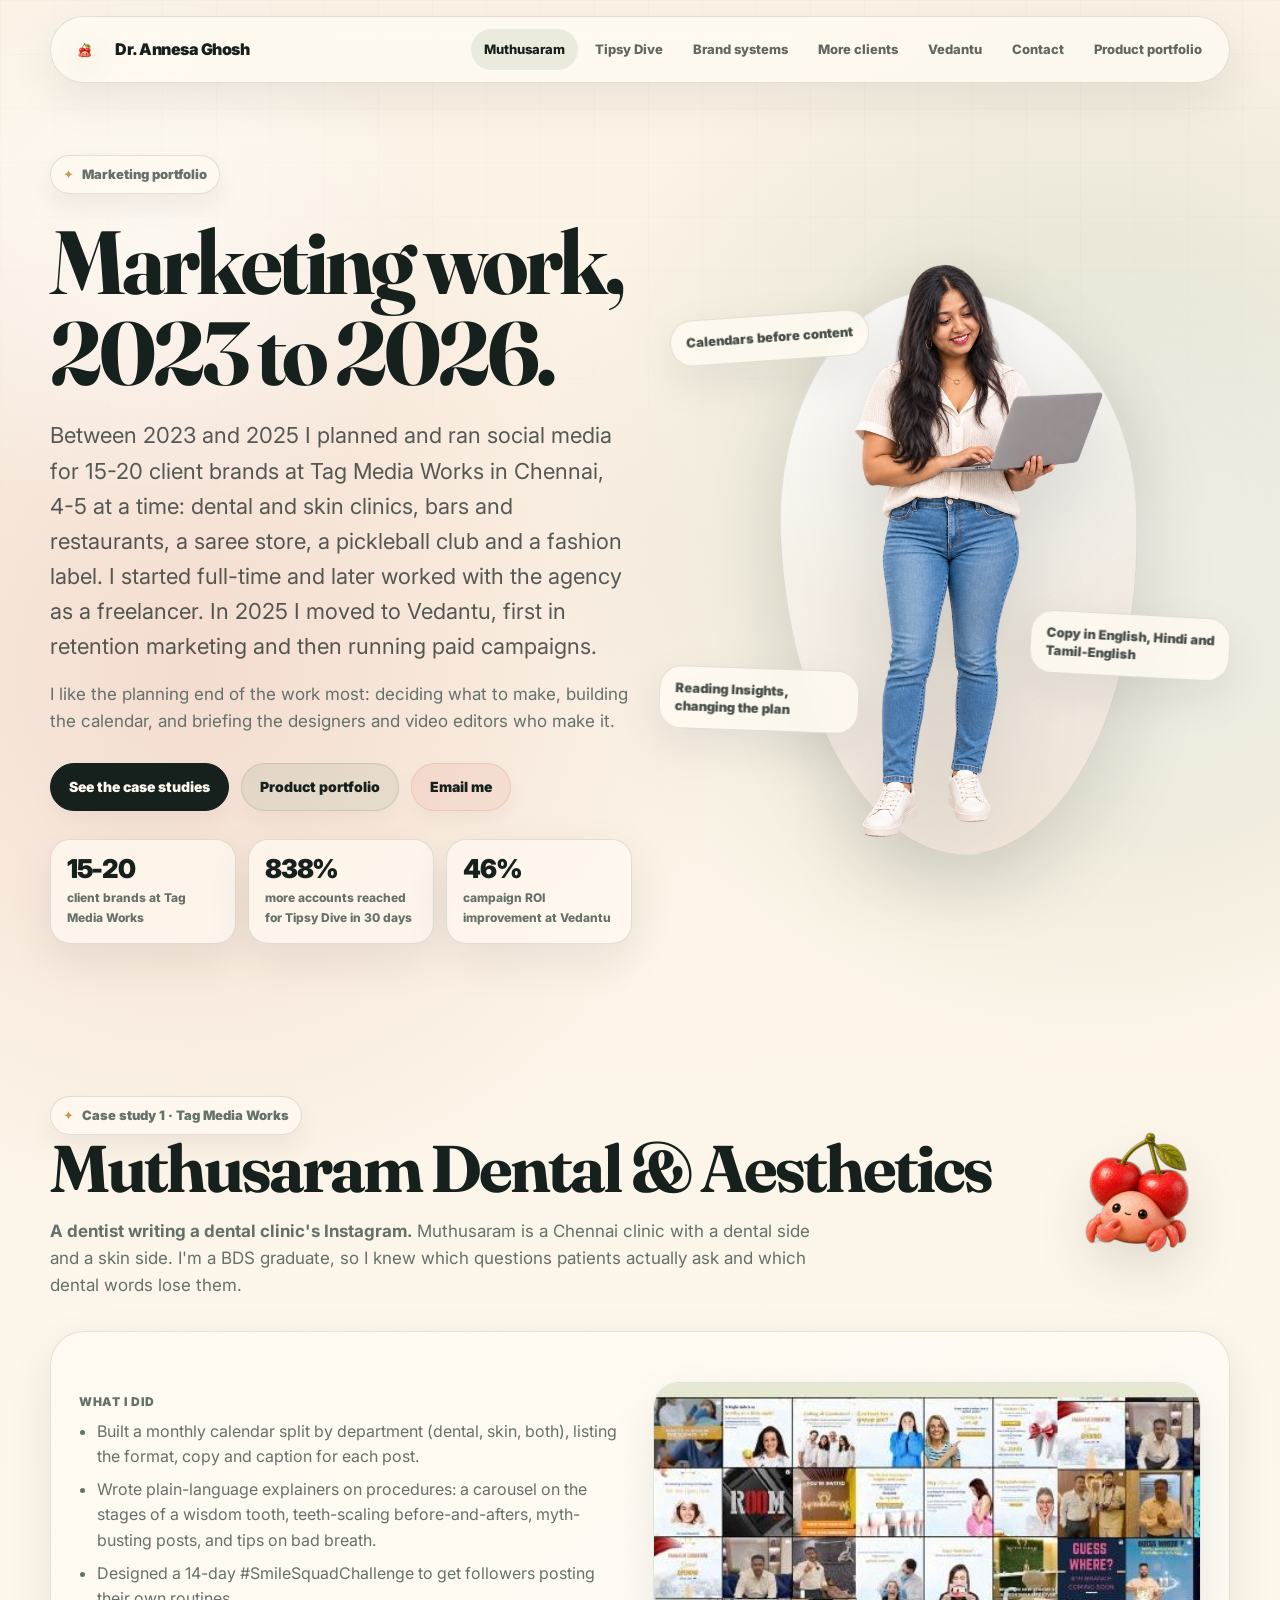
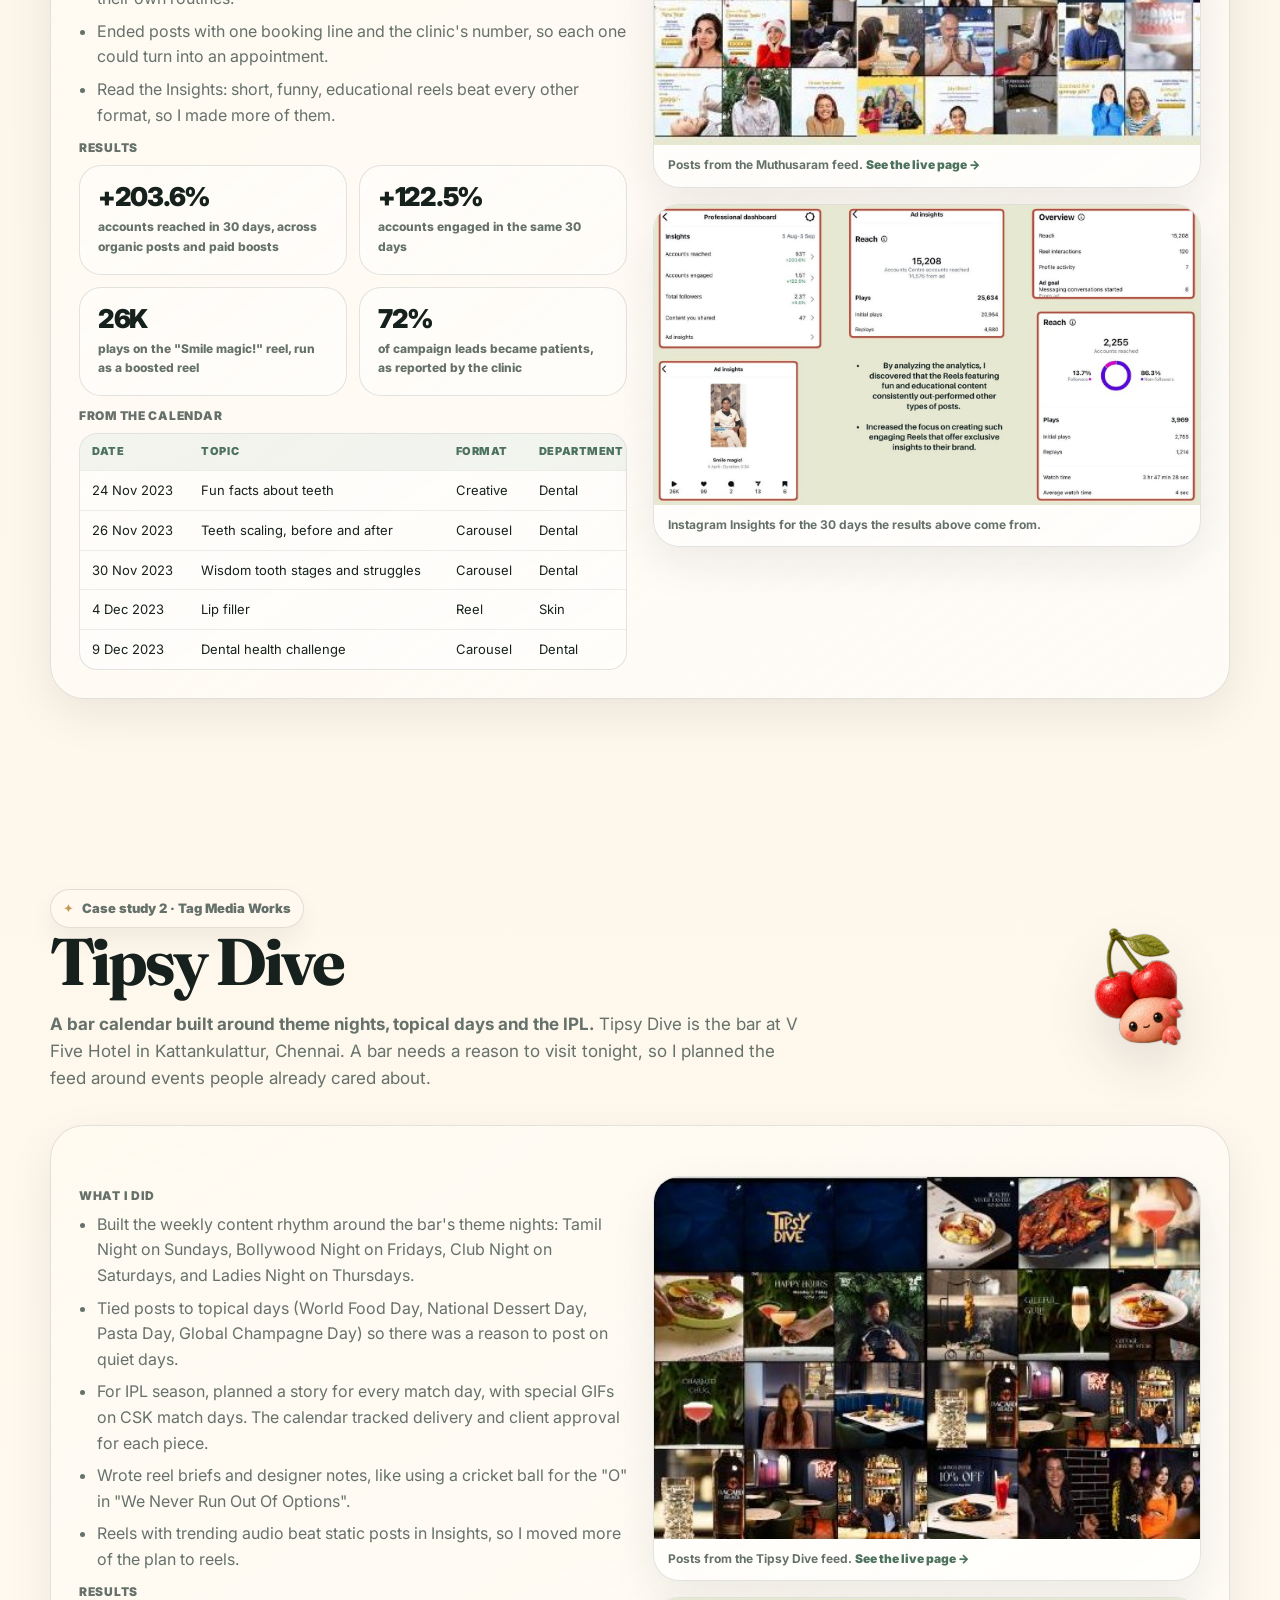
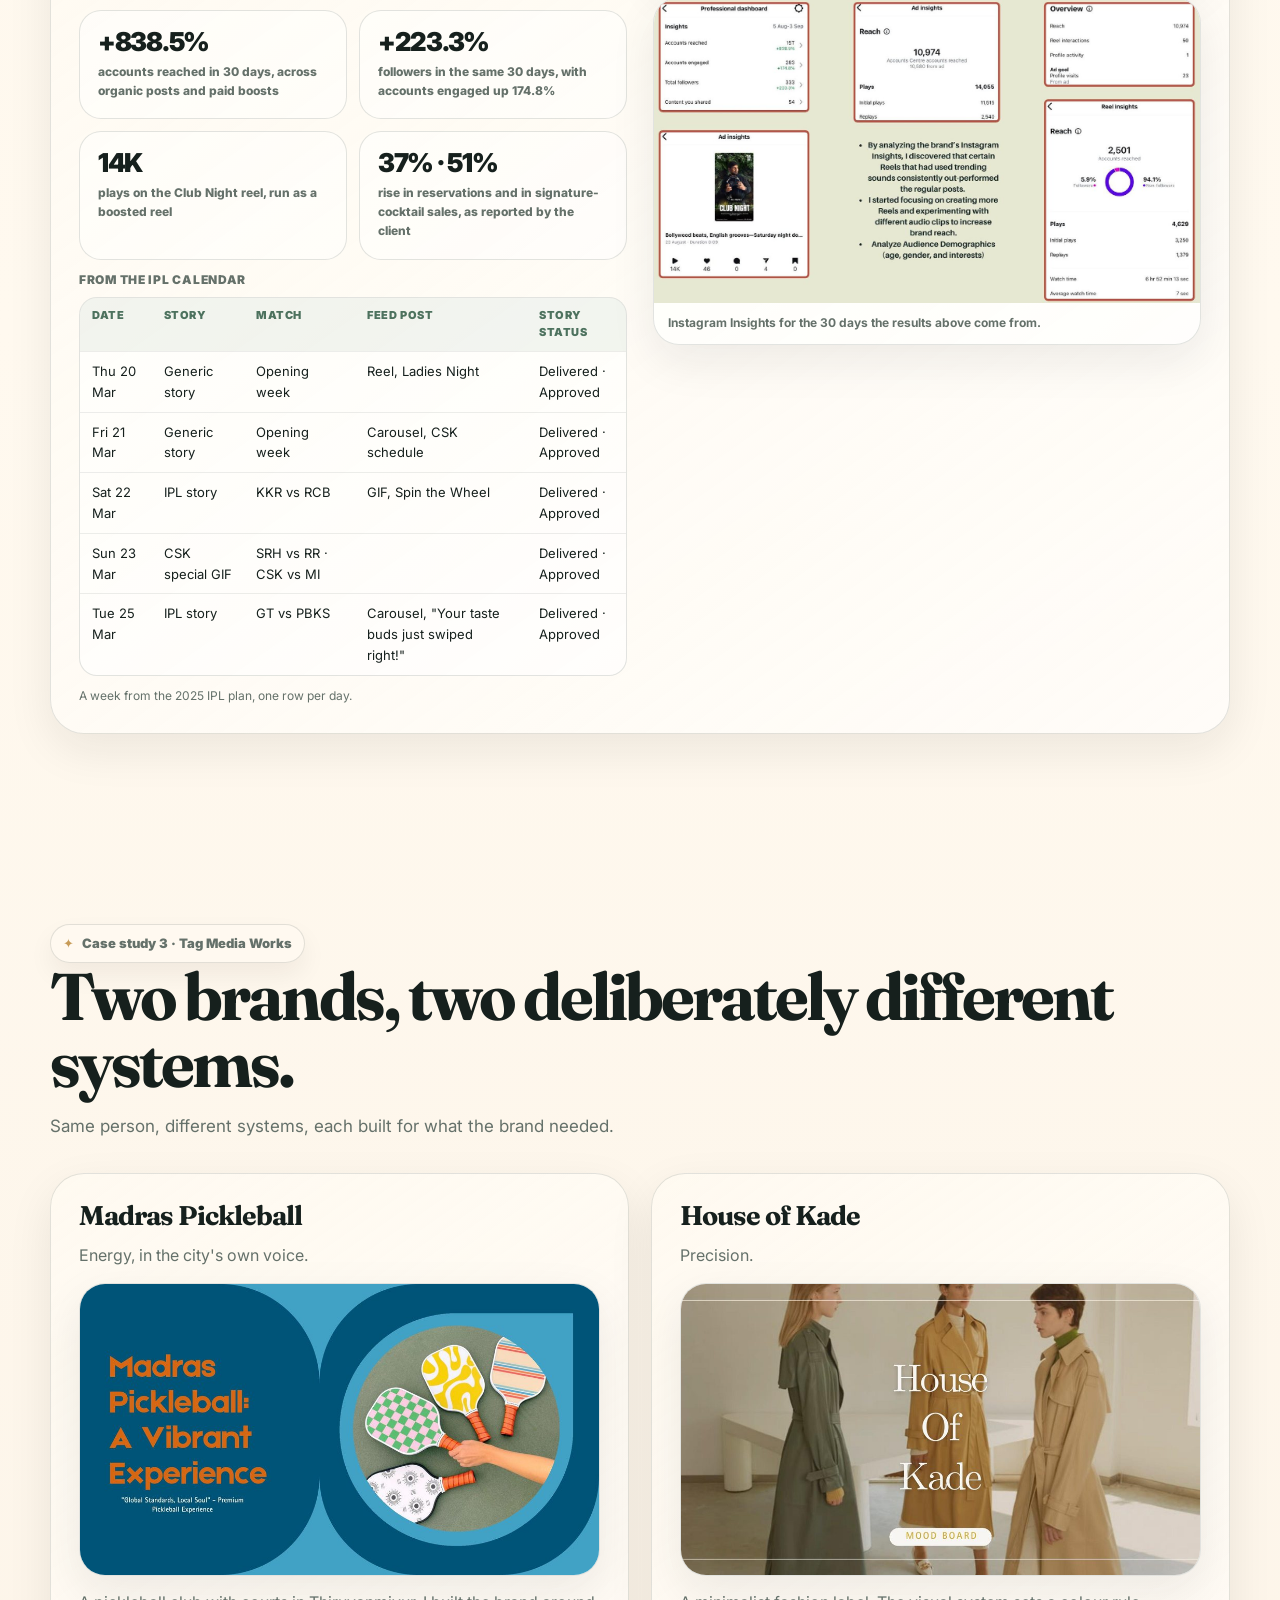
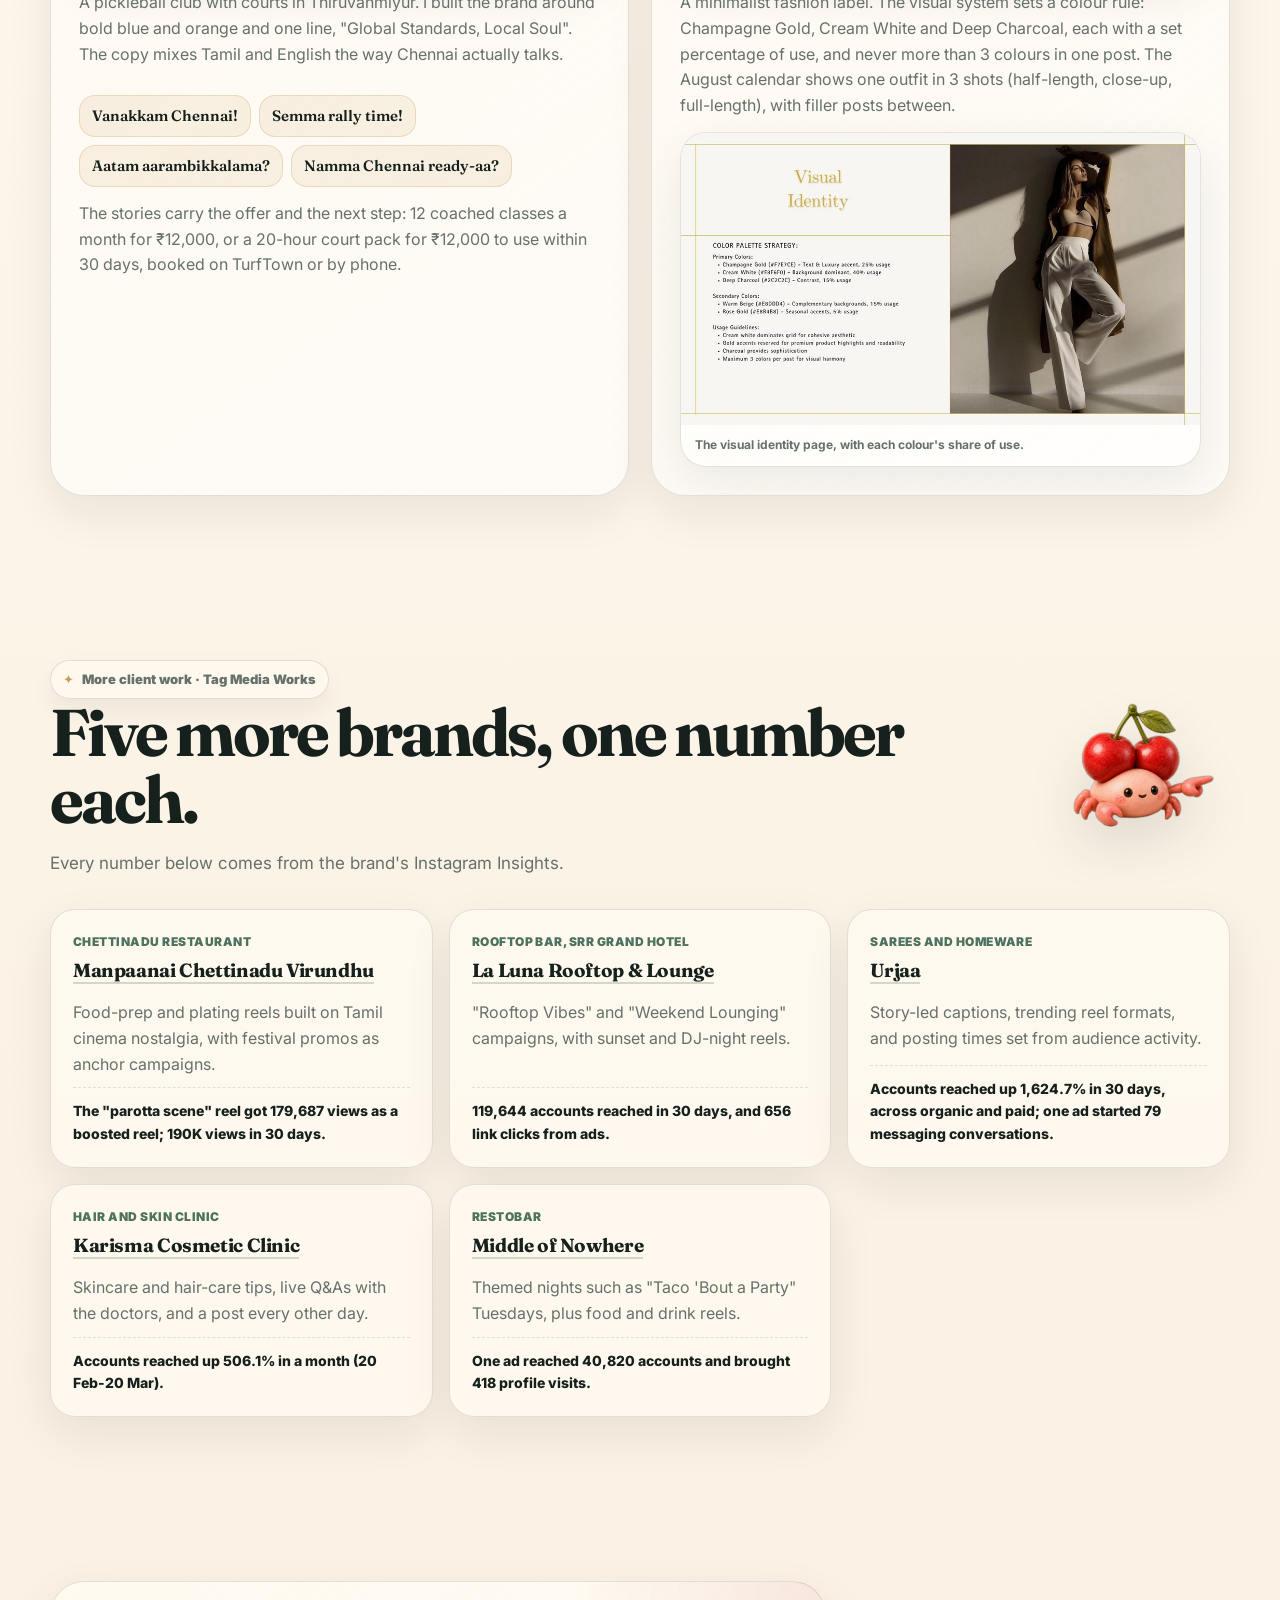
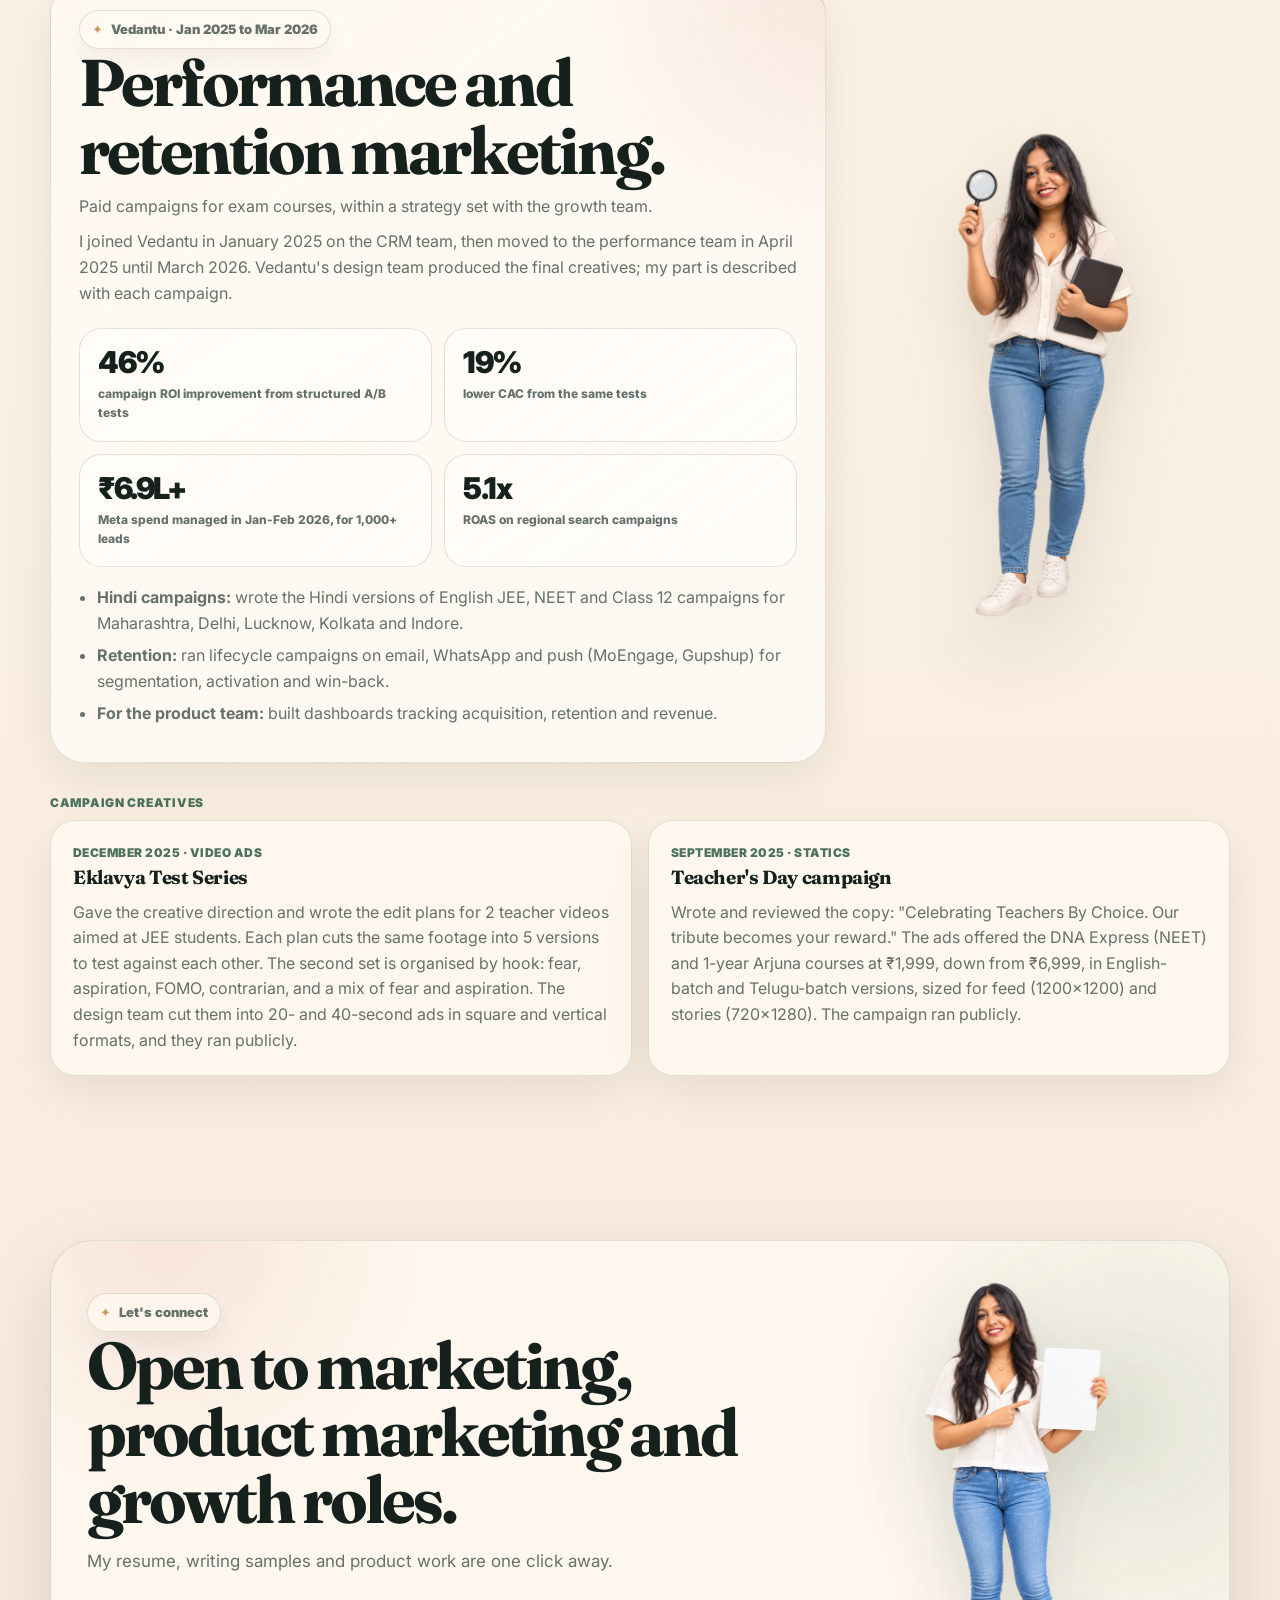
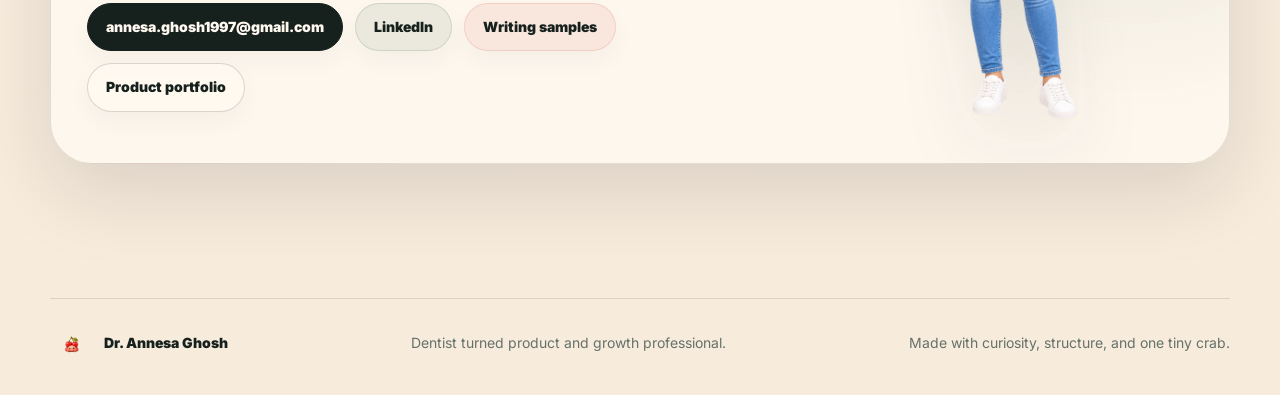
==== commit 7da8e27b: "Add files via upload" ====
--- a/marketing.html
+++ b/marketing.html
@@ -63,7 +63,7 @@
           </div>
         </div>
 
-        <div class="hero-stage">
+        <div class="hero-stage mk-hero">
           <div class="hero-orb" aria-hidden="true"></div>
           <img class="hero-avatar" src="assets/laptop-avatar.png" alt="3D avatar of Dr. Annesa Ghosh working on a laptop">
           <div class="hero-bubble one">Calendars before content</div>
--- a/styles.css
+++ b/styles.css
@@ -900,3 +900,18 @@
 .shot figcaption a.text-link,
 .mk-case a.text-link { font-weight: 900; color: var(--sage-deep); white-space: nowrap; }
 .creative-grid .cap-card h4 { margin: 6px 0 2px; }
+
+/* Marketing hero: keep the 700px laptop avatar at a size that stays sharp on retina screens,
+   and keep the bubbles off the body */
+.mk-hero .hero-avatar { width: min(390px, 78%); }
+.mk-hero .hero-bubble.one { left: 0; top: 14%; }
+.mk-hero .hero-bubble { max-width: 200px; line-height: 1.35; }
+.mk-hero .hero-bubble.two { right: 0; left: auto; top: 60%; }
+.mk-hero .hero-bubble.three { left: -2%; bottom: 22%; }
+@media (max-width: 980px) {
+  .mk-hero .hero-avatar { width: min(340px, 80%); }
+}
+.mk-hero .hero-orb { inset: 10% 16% 3% 20%; }
+@media (max-width: 980px) {
+  .mk-hero .hero-orb { inset: 6% 12% 2%; }
+}
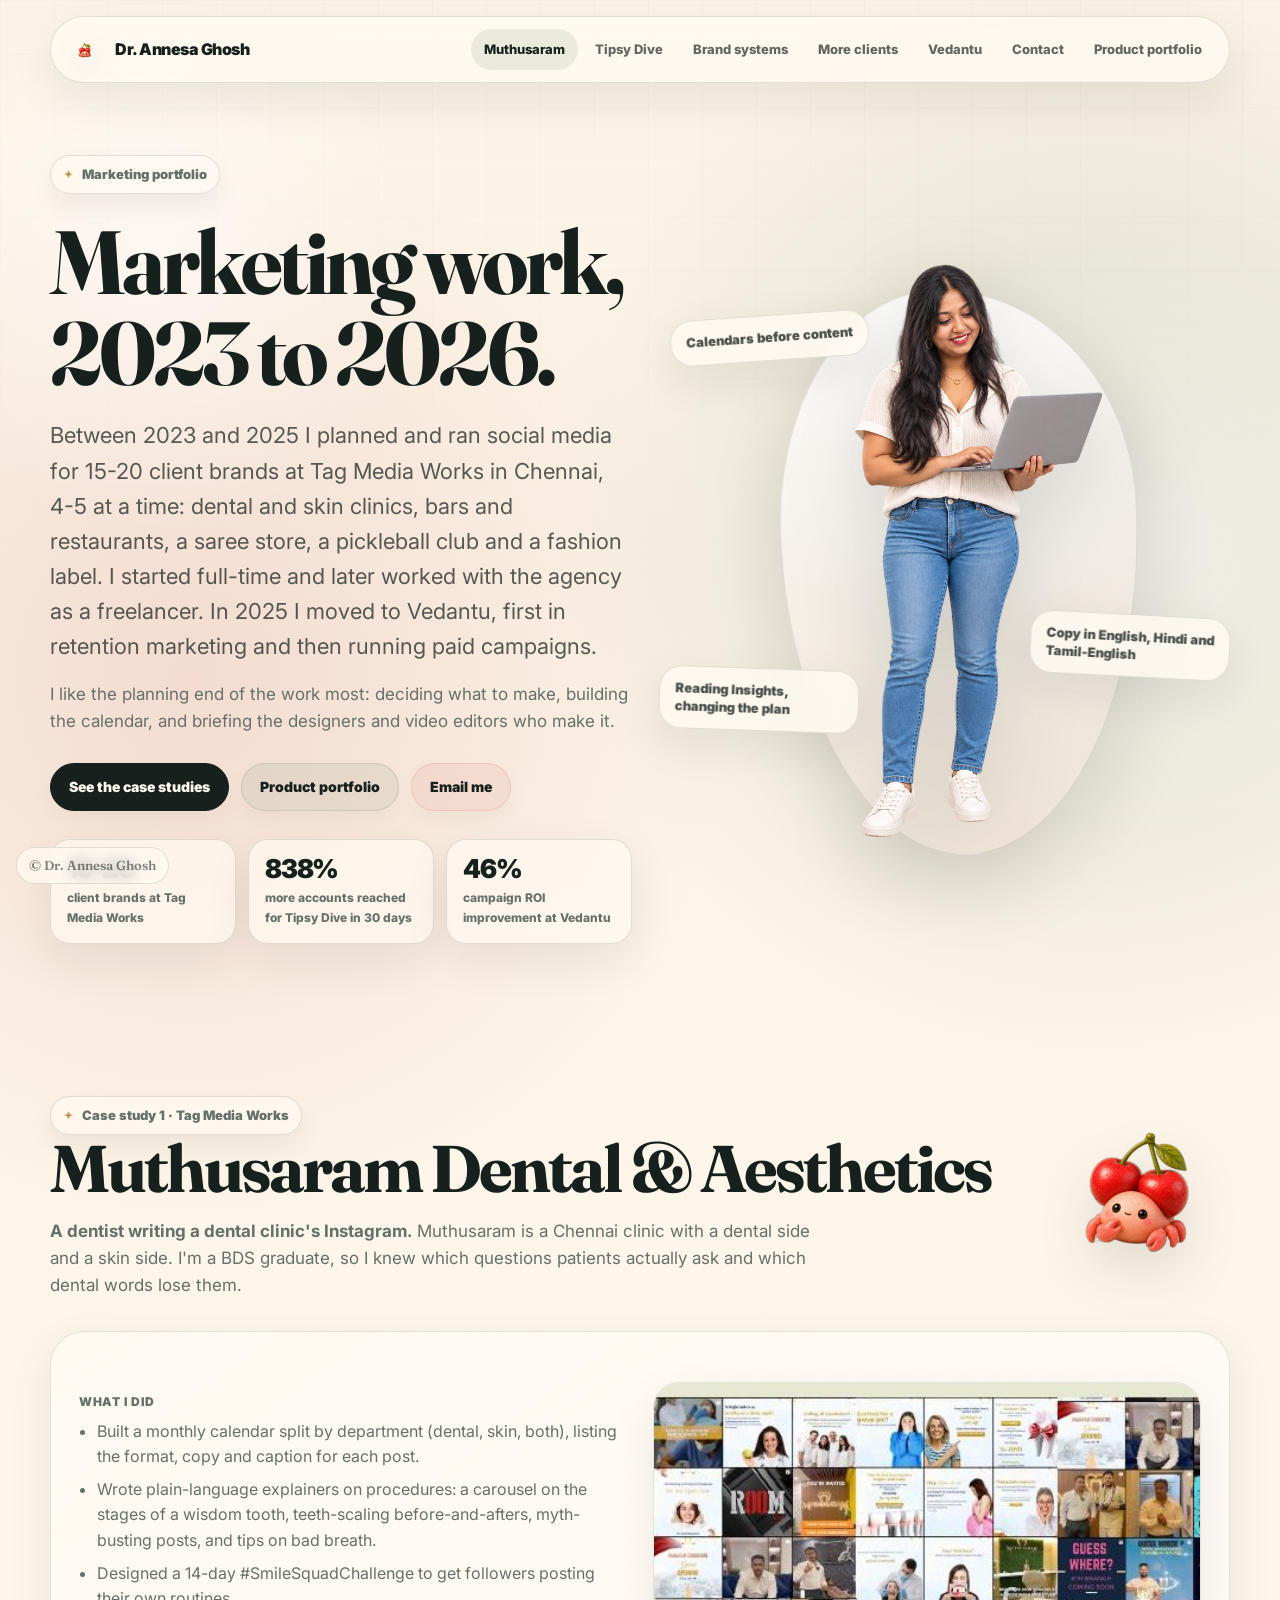
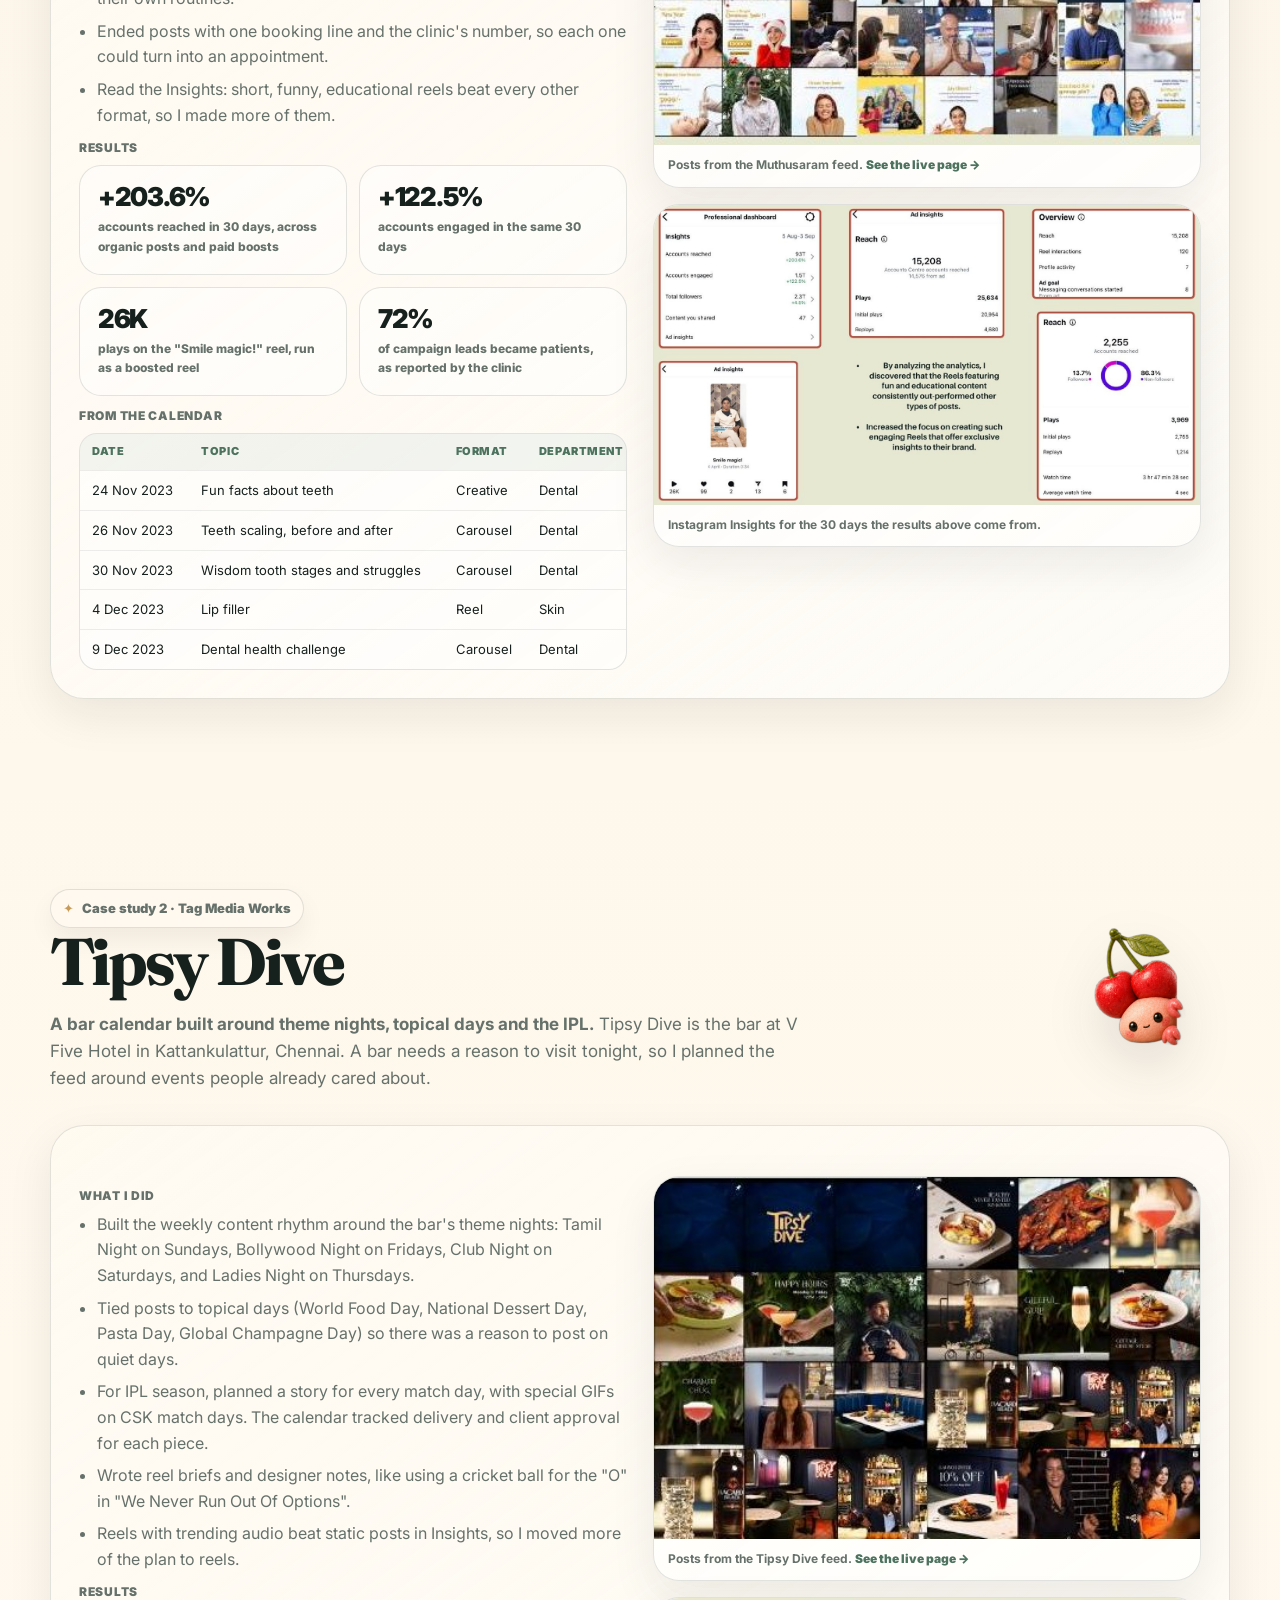
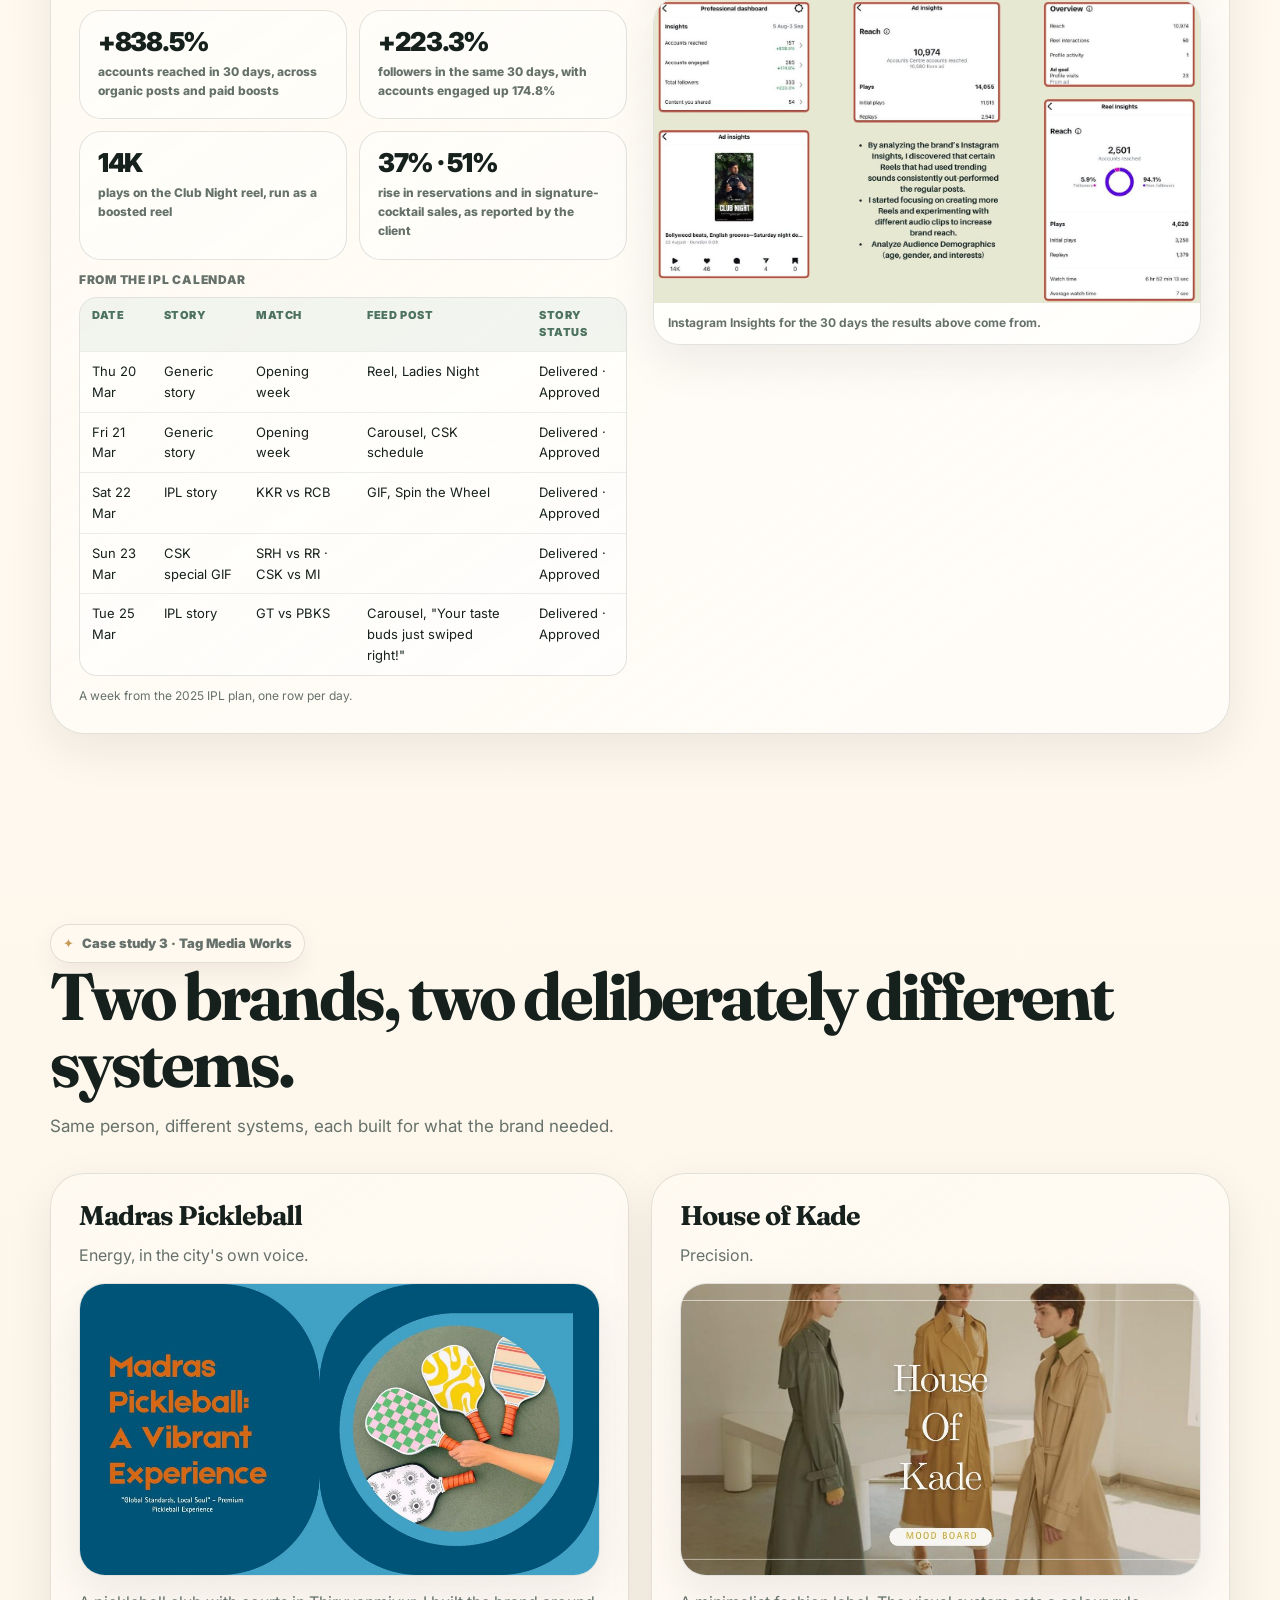
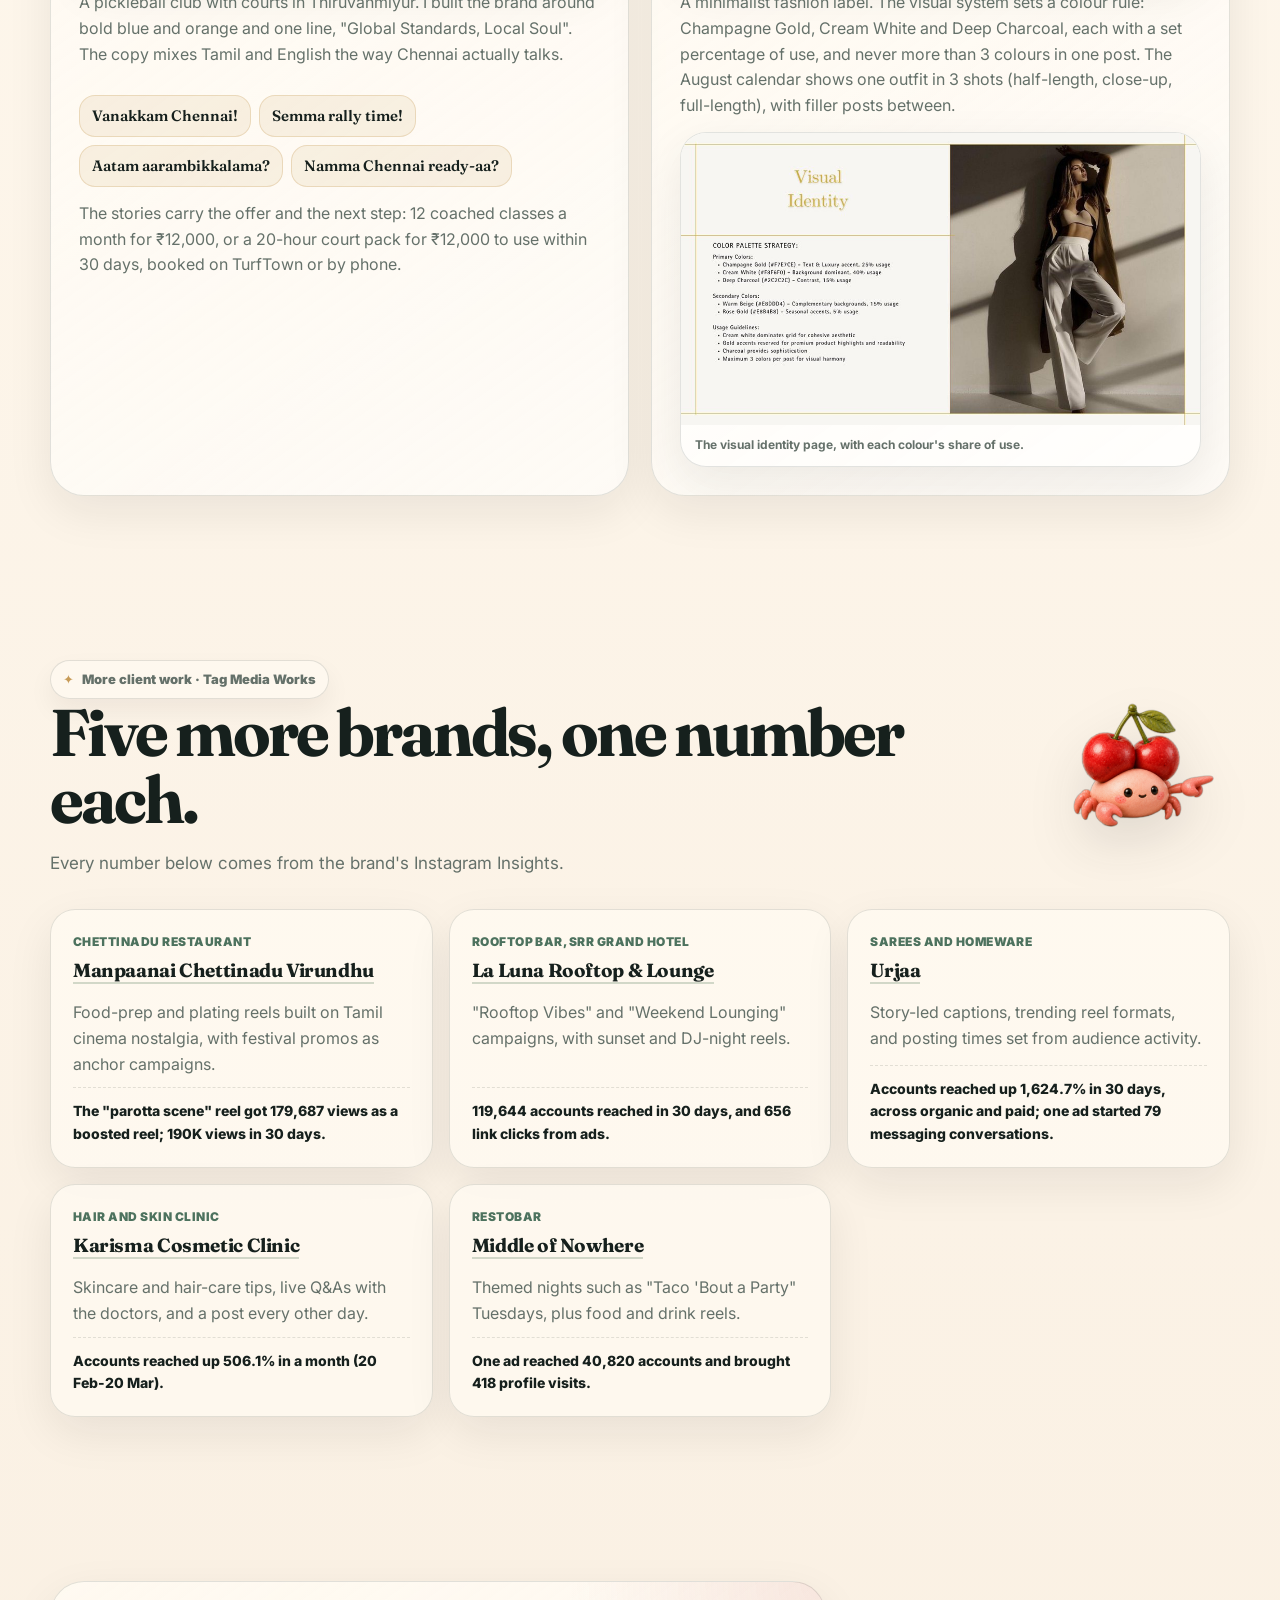
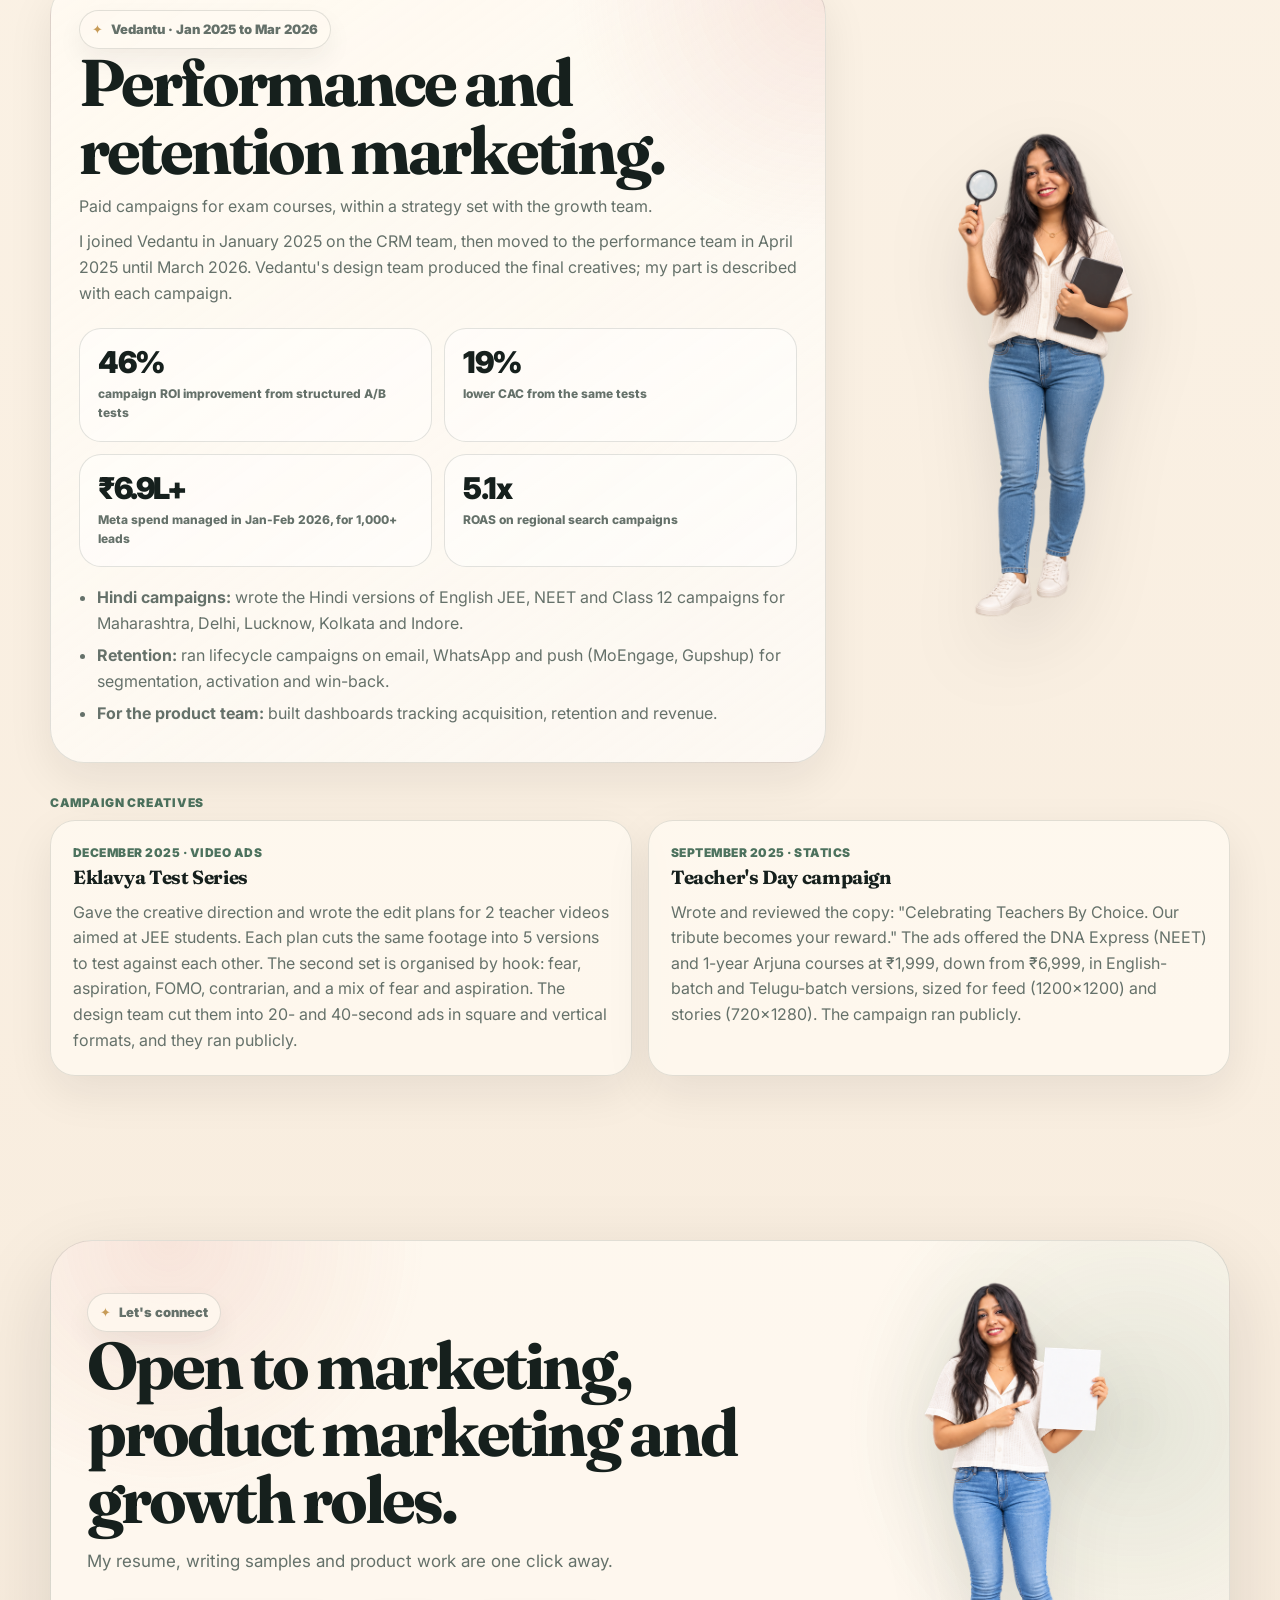
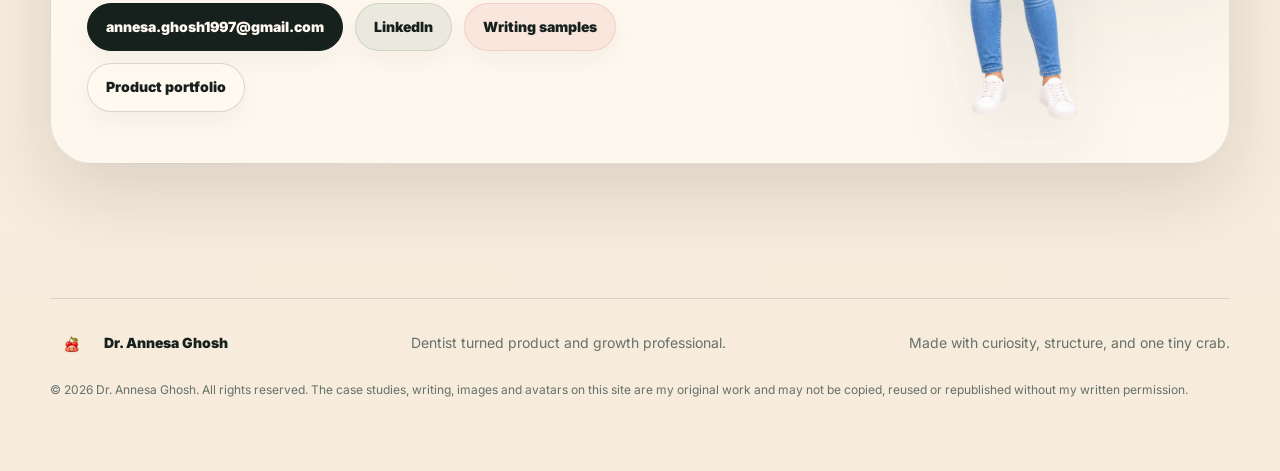
==== commit 782d7f90: "Add files via upload" ====
--- a/marketing.html
+++ b/marketing.html
@@ -3,6 +3,8 @@
 <head>
   <meta charset="UTF-8">
   <meta name="viewport" content="width=device-width, initial-scale=1.0">
+  <meta name="author" content="Dr. Annesa Ghosh">
+  <meta name="copyright" content="© 2026 Dr. Annesa Ghosh. All rights reserved.">
   <title>Dr. Annesa Ghosh | Marketing Portfolio</title>
   <meta name="description" content="Marketing portfolio of Dr. Annesa Ghosh: social media for 15-20 client brands at Tag Media Works, and performance and retention marketing at Vedantu.">
   <meta property="og:title" content="Dr. Annesa Ghosh | Marketing Portfolio">
@@ -372,7 +374,10 @@
       <div>Dentist turned product and growth professional.</div>
       <div>Made with curiosity, structure, and one tiny crab.</div>
     </div>
+    <p class="container copyright">© 2026 Dr. Annesa Ghosh. All rights reserved. The case studies, writing, images and avatars on this site are my original work and may not be copied, reused or republished without my written permission.</p>
   </footer>
+
+  <div class="watermark" aria-hidden="true">© Dr. Annesa Ghosh</div>
 
   <script src="script.js"></script>
   <script>
--- a/styles.css
+++ b/styles.css
@@ -915,3 +915,38 @@
 @media (max-width: 980px) {
   .mk-hero .hero-orb { inset: 6% 12% 2%; }
 }
+
+/* AI build panel in the "Current build work" section */
+.ai-build { margin-top: 22px; }
+
+/* Copyright line and floating name watermark */
+.copyright {
+  margin-top: 16px;
+  font-size: 12px;
+  line-height: 1.5;
+  color: var(--muted);
+}
+.watermark {
+  position: fixed;
+  left: 16px;
+  bottom: 16px;
+  z-index: 40;
+  padding: 7px 12px;
+  border-radius: 999px;
+  border: 1px solid var(--line);
+  background: rgba(255,250,241,0.78);
+  backdrop-filter: blur(8px);
+  font-family: "Fraunces", Georgia, serif;
+  font-size: 13px;
+  font-weight: 600;
+  color: rgba(22,32,29,0.55);
+  pointer-events: none;
+  user-select: none;
+}
+@media (max-width: 620px) {
+  .watermark { left: 10px; bottom: 10px; font-size: 11px; padding: 5px 10px; }
+}
+@media print {
+  .watermark { position: fixed; bottom: 8px; left: 8px; }
+}
+.footer { padding-bottom: 72px; }
